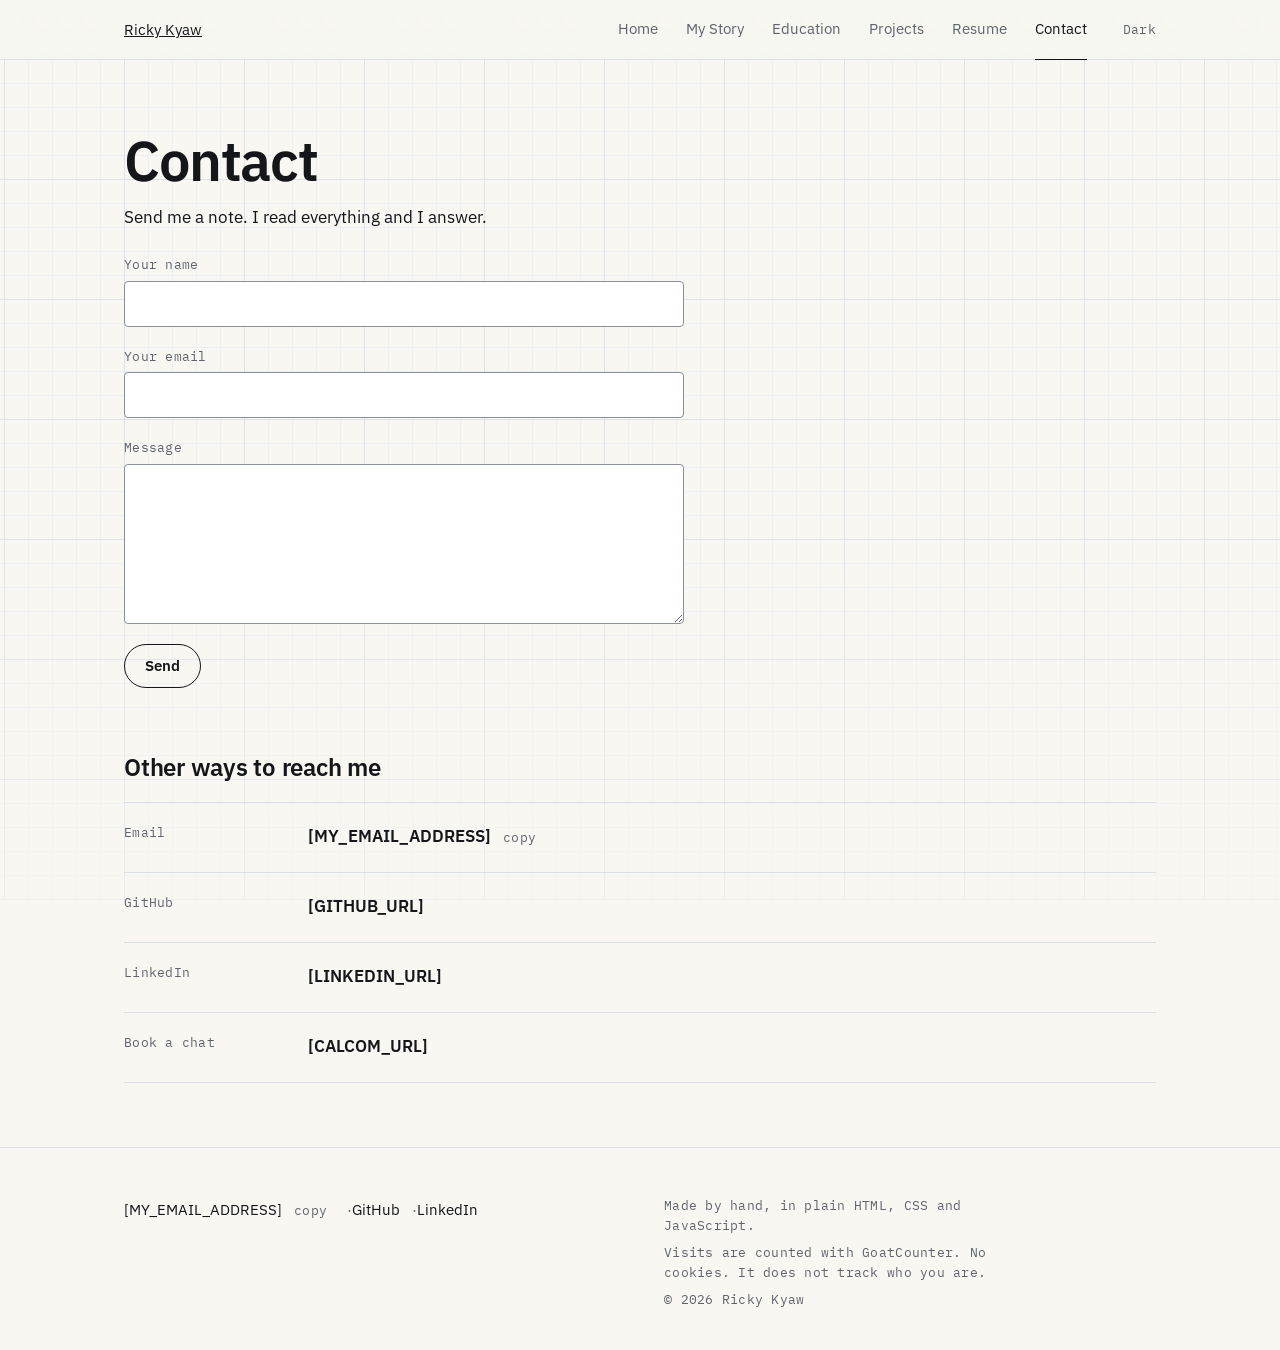
==== contact/index.html @ 42e9a7b1 "Build the portfolio site: Home page, shared shell, and page drafts Hand-written static site with no " ====
<!doctype html>
<html lang="en">
<head>
<meta charset="utf-8">
<meta name="viewport" content="width=device-width, initial-scale=1">
<title>Contact — Ricky Kyaw</title>
<meta name="description" content="Send Ricky Kyaw a message. Every message gets read and answered.">
<meta name="color-scheme" content="light dark">
<meta name="theme-color" content="#F8F7F2">
<style>html{background:#F8F7F2}@media (prefers-color-scheme:dark){html{background:#0F1217}}</style>
<script>(function(){try{var t=localStorage.getItem('theme');if(t!=='light'&&t!=='dark'){t=matchMedia('(prefers-color-scheme: dark)').matches?'dark':'light'}var d=document.documentElement;d.setAttribute('data-theme',t);d.style.background=t==='dark'?'#0F1217':'#F8F7F2';var m=document.querySelector('meta[name="theme-color"]');if(m){m.content=t==='dark'?'#0F1217':'#F8F7F2'}if('noModule' in HTMLScriptElement.prototype){d.classList.add('js');setTimeout(function(){if(!d.classList.contains('js-ready')){d.classList.remove('js')}},3000)}}catch(e){}})();</script>
<link rel="preconnect" href="https://fonts.googleapis.com">
<link rel="preconnect" href="https://fonts.gstatic.com" crossorigin>
<link rel="stylesheet" href="https://fonts.googleapis.com/css2?family=IBM+Plex+Mono&family=IBM+Plex+Sans:wght@400;600&display=swap">
<link rel="stylesheet" href="/assets/css/site.css">
<link rel="icon" href="/assets/img/favicon.svg" type="image/svg+xml">
<script type="module" src="/assets/js/main.js"></script>
</head>
<body data-page="contact">
<a class="skip" href="#main">Skip to content</a>

<header class="site-header">
  <div class="container">
    <a class="brand hover-u" href="/"><span class="u">Ricky Kyaw</span></a>
    <button class="menu-btn" type="button" aria-expanded="false" aria-controls="site-nav"><span class="when-closed">Menu</span><span class="when-open">Close</span></button>
    <nav id="site-nav" class="site-nav" aria-label="Site">
      <div class="nav-tabs" data-nav>
        <ul role="list">
          <li><a class="hover-u" href="/"><span class="u">Home</span></a></li>
          <li><a class="hover-u" href="/story/"><span class="u">My Story</span></a></li>
          <li><a class="hover-u" href="/education/"><span class="u">Education</span></a></li>
          <li><a class="hover-u" href="/projects/"><span class="u">Projects</span></a></li>
          <li><a class="hover-u" href="/resume/"><span class="u">Resume</span></a></li>
          <li><a class="hover-u" href="/contact/" aria-current="page"><span class="u">Contact</span></a></li>
        </ul>
        <span class="nav-rule" aria-hidden="true"></span>
      </div>
      <div class="nav-tail">
        <button class="theme-btn" type="button" data-theme-toggle><span class="when-light">Dark</span><span class="when-dark">Light</span></button>
        <a class="nav-work hover-u" href="/projects/"><span class="u">Just show me the work</span><span class="arrow" aria-hidden="true">→</span></a>
      </div>
    </nav>
  </div>
</header>
<div id="route-announcer" aria-live="polite" aria-atomic="true"></div>
<div id="status" role="status" aria-live="polite" class="visually-hidden"></div>

<main id="main" tabindex="-1" class="page">
  <div class="container">
    <div class="page-head">
      <h1 data-reveal>Contact</h1>
      <p class="page-intro" data-reveal data-reveal-delay="80">Send me a note. I read everything and I answer.</p>
    </div>

    <form class="form" action="https://formspree.io/f/[FORMSPREE_ID]" method="POST" data-no-router data-ajax data-reveal data-reveal-delay="160">
      <div class="field">
        <label for="c-name">Your name</label>
        <input id="c-name" name="name" type="text" autocomplete="name" required>
      </div>
      <div class="field">
        <label for="c-email">Your email</label>
        <input id="c-email" name="email" type="email" autocomplete="email" required>
      </div>
      <div class="field">
        <label for="c-message">Message</label>
        <textarea id="c-message" name="message" required></textarea>
      </div>
      <input type="text" name="_gotcha" tabindex="-1" autocomplete="off" class="visually-hidden" aria-hidden="true">
      <button class="submit" type="submit">Send</button>
    </form>

    <section class="section" aria-labelledby="other-title">
      <h2 id="other-title" data-reveal>Other ways to reach me</h2>
      <ul class="rows-list" role="list" data-reveal-group="60">
        <li data-reveal><span class="when">Email</span><span class="what"><a class="u" href="mailto:[MY_EMAIL_ADDRESS]">[MY_EMAIL_ADDRESS]</a><button class="copy-btn" type="button" data-copy="[MY_EMAIL_ADDRESS]">copy</button></span></li>
        <li data-reveal><span class="when">GitHub</span><a class="what u" href="[GITHUB_URL]" target="_blank" rel="noopener">[GITHUB_URL]</a></li>
        <li data-reveal><span class="when">LinkedIn</span><a class="what u" href="[LINKEDIN_URL]" target="_blank" rel="noopener">[LINKEDIN_URL]</a></li>
        <li data-reveal><span class="when">Book a chat</span><a class="what u" href="[CALCOM_URL]" target="_blank" rel="noopener">[CALCOM_URL]</a></li>
      </ul>
    </section>
  </div>
</main>

<footer class="site-footer">
  <div class="container">
    <ul class="footer-links" role="list">
      <li><a class="u" href="mailto:[MY_EMAIL_ADDRESS]">[MY_EMAIL_ADDRESS]</a><button class="copy-btn" type="button" data-copy="[MY_EMAIL_ADDRESS]">copy</button></li>
      <li><span class="sep" aria-hidden="true">·</span><a class="u" href="[GITHUB_URL]" target="_blank" rel="noopener">GitHub</a></li>
      <li><span class="sep" aria-hidden="true">·</span><a class="u" href="[LINKEDIN_URL]" target="_blank" rel="noopener">LinkedIn</a></li>
    </ul>
    <div class="footer-note label">
      <p>Made by hand, in plain HTML, CSS and JavaScript.</p>
      <p>Visits are counted with GoatCounter. No cookies. It does not track who you are.</p>
      <p>© <span class="num">2026</span> Ricky Kyaw</p>
    </div>
  </div>
</footer>
</body>
</html>
---- assets/css/site.css ----
/* ==========================================================================
   Ricky Kyaw — site styles. Hand-written, mobile first, one file.
   Sections: tokens · base · helpers · header · hero · figure · cell ·
   plates · bridge · footer · shared page bits · motion · reduced motion
   ========================================================================== */

/* A stand-in with matching metrics while IBM Plex Sans loads, so text barely moves. */
@font-face {
  font-family: 'Plex Sans Fallback';
  src: local('Segoe UI'), local('Helvetica Neue'), local('Arial');
  size-adjust: 105%;
  ascent-override: 102.5%;
  descent-override: 27.5%;
  line-gap-override: 0%;
}

/* ---------- tokens ---------- */
:root {
  --bg: #F8F7F2;
  --surface: #FFFFFF;
  --fg: #14161A;
  --muted: #5F636E;
  --accent: #2453D6;
  --line: #D9DEE7;
  --line-hover: #C9D0DB;
  --line-strong: #8A9099;
  --grid-minor: #ECEFF4;
  --grid-major: #DDE2EA;
  --shadow-lift: 0 12px 32px -12px rgba(20, 22, 26, .18), 0 2px 6px rgba(20, 22, 26, .06);
  --selection: rgba(36, 83, 214, .18);

  --sans: 'IBM Plex Sans', 'Plex Sans Fallback', system-ui, -apple-system, 'Segoe UI', Roboto, sans-serif;
  --mono: 'IBM Plex Mono', ui-monospace, 'SF Mono', Menlo, Consolas, monospace;

  --ease-out: cubic-bezier(.22, 1, .36, 1);
  --ease-in-out: cubic-bezier(.65, 0, .35, 1);
  --t-fast: 180ms;
  --t-base: 320ms;
  --t-slow: 600ms;

  --header-h: 56px;
  --pad: 20px;
  --grid-minor-size: 20px;
  --grid-major-size: 100px;
  --container: 1080px;

  color-scheme: light;
}

:root[data-theme="dark"] {
  --bg: #0F1217;
  --surface: #161A21;
  --fg: #E7E9EE;
  --muted: #8E939E;
  --accent: #7EA2FF;
  --line: #262C36;
  --line-hover: #2E3541;
  --line-strong: #6E7582;
  --grid-minor: #171C24;
  --grid-major: #222833;
  --shadow-lift: 0 12px 32px -12px rgba(0, 0, 0, .6), 0 2px 6px rgba(0, 0, 0, .3);
  --selection: rgba(126, 162, 255, .22);
  color-scheme: dark;
}

/* JavaScript off: follow the system setting. */
@media (prefers-color-scheme: dark) {
  :root:not([data-theme]) {
    --bg: #0F1217;
    --surface: #161A21;
    --fg: #E7E9EE;
    --muted: #8E939E;
    --accent: #7EA2FF;
    --line: #262C36;
    --line-hover: #2E3541;
    --line-strong: #6E7582;
    --grid-minor: #171C24;
    --grid-major: #222833;
    --shadow-lift: 0 12px 32px -12px rgba(0, 0, 0, .6), 0 2px 6px rgba(0, 0, 0, .3);
    --selection: rgba(126, 162, 255, .22);
    color-scheme: dark;
  }
}

@media (min-width: 720px) {
  :root {
    --header-h: 60px;
    --pad: 24px;
    --grid-minor-size: 24px;
    --grid-major-size: 120px;
  }
}

/* ---------- base ---------- */
*, *::before, *::after { box-sizing: border-box; }

html {
  background: var(--bg);
  -webkit-text-size-adjust: 100%;
  scroll-behavior: smooth;
  scroll-padding-top: calc(var(--header-h) + 12px);
}

body {
  margin: 0;
  min-height: 100vh;
  background: var(--bg);
  color: var(--fg);
  font: 400 1.0625rem/1.6 var(--sans);
  -webkit-font-smoothing: antialiased;
  text-rendering: optimizeLegibility;
  overflow-x: hidden;
  isolation: isolate; /* so the grid layer below paints above body's background */
}

/* The graph paper. A fixed layer behind everything; major lines every
   5 minor cells. One major line always sits on the text edge. */
body::before {
  content: "";
  position: fixed;
  inset: 0;
  z-index: -1;
  pointer-events: none;
  background-image:
    linear-gradient(to right, var(--grid-major) 1px, transparent 1px),
    linear-gradient(to bottom, var(--grid-major) 1px, transparent 1px),
    linear-gradient(to right, var(--grid-minor) 1px, transparent 1px),
    linear-gradient(to bottom, var(--grid-minor) 1px, transparent 1px);
  background-size:
    var(--grid-major-size) var(--grid-major-size),
    var(--grid-major-size) var(--grid-major-size),
    var(--grid-minor-size) var(--grid-minor-size),
    var(--grid-minor-size) var(--grid-minor-size);
  background-position-x:
    max(var(--pad), calc(50% - (var(--container) / 2 - var(--pad)) + var(--grid-major-size) / 2)),
    max(var(--pad), calc(50% - (var(--container) / 2 - var(--pad)) + var(--grid-major-size) / 2)),
    max(var(--pad), calc(50% - (var(--container) / 2 - var(--pad)) + var(--grid-minor-size) / 2)),
    max(var(--pad), calc(50% - (var(--container) / 2 - var(--pad)) + var(--grid-minor-size) / 2));
  background-position-y: calc(var(--header-h) - 1px);
  -webkit-mask-image: linear-gradient(to bottom, #000 0, #000 60vh, rgba(0, 0, 0, .45) 100%);
          mask-image: linear-gradient(to bottom, #000 0, #000 60vh, rgba(0, 0, 0, .45) 100%);
}

html.is-theming body,
html.is-theming .site-header,
html.is-theming .cell,
html.is-theming .plate {
  transition: background-color 240ms var(--ease-in-out), color 240ms var(--ease-in-out), border-color 240ms var(--ease-in-out);
}

img, svg { display: block; max-width: 100%; }
a { color: inherit; }
button { font: inherit; color: inherit; background: none; border: 0; padding: 0; cursor: pointer; }
a, button, input, [role="button"] { touch-action: manipulation; -webkit-tap-highlight-color: transparent; }
h1, h2, h3, p, ul, ol, figure { margin: 0; }
::selection { background: var(--selection); }
:focus-visible { outline: 2px solid var(--accent); outline-offset: 2px; }
#main:focus { outline: none; }
.num { font-variant-numeric: tabular-nums; }

/* ---------- helpers ---------- */
.container { max-width: var(--container); margin: 0 auto; padding: 0 var(--pad); }

.visually-hidden {
  position: absolute !important;
  width: 1px; height: 1px;
  padding: 0; margin: -1px;
  overflow: hidden;
  clip: rect(0 0 0 0); clip-path: inset(50%);
  white-space: nowrap; border: 0;
}

.label {
  font: 400 .8125rem/1.5 var(--mono);
  letter-spacing: .02em;
  color: var(--muted);
}

/* Text links: a thin line draws itself in from the left, and leaves to the right. */
.u {
  text-decoration: none;
  padding-bottom: 2px;
  -webkit-box-decoration-break: clone;
  box-decoration-break: clone;
  background-image: linear-gradient(currentColor, currentColor);
  background-repeat: no-repeat;
  background-size: 0% 1px;
  background-position: 100% 100%;
  transition: background-size 280ms var(--ease-out);
}
/* A faint resting line under the most important link, so it reads as a link on touch. */
.u--rest {
  background-image: linear-gradient(currentColor, currentColor), linear-gradient(color-mix(in srgb, currentColor 35%, transparent), color-mix(in srgb, currentColor 35%, transparent));
  background-size: 0% 1px, 100% 1px;
  background-position: 100% 100%, 0 100%;
}
.u:focus-visible,
.hover-u:focus-visible .u,
.plate:focus-visible .u,
.u:active,
.hover-u:active .u,
.plate:active .u {
  background-size: 100% 1px, 100% 1px;
  background-position: 0 100%, 0 100%;
}
@media (hover: hover) {
  .u:hover,
  .hover-u:hover .u,
  .plate:hover .u {
    background-size: 100% 1px, 100% 1px;
    background-position: 0 100%, 0 100%;
    transition: background-size 420ms var(--ease-out);
  }
}

.arrow {
  display: inline-block;
  margin-left: 6px;
  transition: transform var(--t-fast) var(--ease-out);
}
@media (hover: hover) {
  .hover-u:hover .arrow { transform: translateX(3px); }
}

/* A button that reads like a link, used inside the cell's answers. */
.linklike {
  font: inherit;
  color: inherit;
  text-decoration: underline;
  text-decoration-thickness: 1px;
  text-underline-offset: 3px;
  text-decoration-color: currentColor;
  text-decoration-color: color-mix(in srgb, currentColor 40%, transparent);
  cursor: pointer;
  border-radius: 2px;
}
@media (hover: hover) {
  .linklike:hover { text-decoration-color: currentColor; }
}
html:not(.js) .linklike { text-decoration: none; pointer-events: none; }
html:not(.js) .copy-btn { display: none; }
html:not(.js) .js-only { display: none; }

.skip {
  position: absolute;
  width: 1px; height: 1px;
  overflow: hidden;
  clip: rect(0 0 0 0); clip-path: inset(50%);
}
.skip:focus-visible {
  position: fixed;
  top: 16px; left: 16px;
  width: auto; height: auto;
  clip: auto; clip-path: none;
  padding: 8px 12px;
  background: var(--surface);
  border: 1px solid var(--line);
  border-radius: 999px;
  font: 400 .8125rem/1 var(--mono);
  color: var(--fg);
  text-decoration: none;
  z-index: 100;
}

#route-announcer { position: absolute; width: 1px; height: 1px; overflow: hidden; clip: rect(0 0 0 0); }

/* ---------- header ---------- */
.site-header {
  position: sticky;
  top: 0;
  z-index: 50;
  height: var(--header-h);
  background: var(--bg);
  border-bottom: 1px solid var(--line);
}
.site-header .container {
  position: relative;
  display: flex;
  align-items: center;
  justify-content: space-between;
  height: 100%;
}
.brand {
  font-size: .9375rem;
  font-weight: 400;
  line-height: 1;
  padding: 12px 0;
}

.menu-btn {
  font: 400 .8125rem/1 var(--mono);
  letter-spacing: .02em;
  color: var(--muted);
  min-height: 44px;
  padding: 0 12px;
  margin-right: -12px;
}
.menu-btn[aria-expanded="true"] .when-closed,
.menu-btn[aria-expanded="false"] .when-open { display: none; }

.site-nav { display: none; }
.site-nav.is-open {
  display: block;
  position: absolute;
  top: calc(100% + 1px);
  left: 0; right: 0;
  background: var(--surface);
  border-bottom: 1px solid var(--line);
  animation: sheet 220ms var(--ease-out);
}
@keyframes sheet { from { opacity: 0; transform: translateY(-8px); } }

.site-nav ul { list-style: none; margin: 0; padding: 0; }
.site-nav li a {
  display: flex;
  align-items: center;
  min-height: 52px;
  padding: 0 var(--pad);
  font-size: 1.0625rem;
  text-decoration: none;
  border-bottom: 1px solid var(--line);
}
.site-nav li a.is-active,
.site-nav li a[aria-current="page"] { box-shadow: inset 2px 0 0 var(--accent); }
.nav-rule { display: none; }
.nav-tail {
  display: flex;
  align-items: center;
  justify-content: space-between;
  min-height: 52px;
  padding: 0 var(--pad);
}
.theme-btn {
  font: 400 .8125rem/1 var(--mono);
  letter-spacing: .02em;
  color: var(--muted);
  min-height: 44px;
  padding: 0 12px;
  margin-left: -12px;
}
html[data-theme="dark"] .theme-btn .when-light,
html:not([data-theme="dark"]) .theme-btn .when-dark { display: none; }
.nav-work {
  display: inline-flex;
  align-items: center;
  min-height: 44px;
  font-weight: 600;
  font-size: 1rem;
  color: var(--accent);
  text-decoration: none;
}

/* Without scripts the menu button does nothing, so show the list in full. */
@media (max-width: 719px) {
  html:not(.js) .site-header { position: static; height: auto; }
  html:not(.js) .site-header .container { flex-wrap: wrap; }
  html:not(.js) .menu-btn { display: none; }
  html:not(.js) .site-nav { display: block; width: 100%; position: static; background: none; border: 0; }
}

@media (min-width: 720px) {
  .site-header { background: color-mix(in srgb, var(--bg) 88%, transparent); -webkit-backdrop-filter: blur(8px); backdrop-filter: blur(8px); }
  @supports not ((backdrop-filter: blur(1px)) or (-webkit-backdrop-filter: blur(1px))) { .site-header { background: var(--bg); } }
  .menu-btn, .nav-work { display: none; }
  .site-nav, .site-nav.is-open {
    display: flex;
    position: static;
    align-items: center;
    height: 100%;
    gap: 24px;
    background: none;
    border: 0;
    animation: none;
  }
  .nav-tabs { position: relative; height: 100%; }
  .site-nav ul { display: flex; gap: 28px; height: 100%; }
  .site-nav li a {
    height: 100%;
    min-height: 0;
    padding: 0;
    font-size: .9375rem;
    color: var(--muted);
    border: 0;
    box-shadow: none;
    transition: color 240ms var(--ease-out);
  }
  .site-nav li a.is-active,
  .site-nav li a[aria-current="page"] { color: var(--fg); box-shadow: none; }
  html:not(.js) .site-nav li a[aria-current="page"] { box-shadow: inset 0 -1px 0 var(--fg); }
  .site-nav li a:hover, .site-nav li a:focus-visible { color: var(--fg); }
  /* One thin rule that slides under the current tab. */
  .nav-rule {
    display: block;
    position: absolute;
    left: 0;
    bottom: -1px;
    width: 100px;
    height: 1px;
    background: var(--fg);
    transform-origin: left;
    transform: scaleX(0);
    opacity: 0;
    transition: transform 400ms var(--ease-out), opacity 200ms;
  }
  .nav-rule.is-ready { opacity: 1; }
  .nav-tail { min-height: 0; padding: 0; }
  .theme-btn { margin: 0 -12px 0 0; }
}

/* ---------- main / page transitions ---------- */
main {
  display: block;
  transition: opacity 260ms var(--ease-out), transform 260ms var(--ease-out);
}
main.is-leaving {
  opacity: 0;
  transform: translateY(-6px);
  transition: opacity 180ms var(--ease-in-out), transform 180ms var(--ease-in-out);
}
main.is-entering {
  opacity: 0;
  transform: translateY(8px);
  transition: none;
}

/* ---------- hero ---------- */
.hero { padding: 48px 0 40px; }
.hero-text { max-width: 640px; }

.work-link {
  display: inline-flex;
  align-items: center;
  min-height: 44px;
  margin-bottom: 8px;
  font-weight: 600;
  font-size: 1rem;
  line-height: 1.4;
  color: var(--accent);
  text-decoration: none;
}

h1 {
  font-size: clamp(2.75rem, 1.5rem + 5vw, 4.75rem);
  font-weight: 600;
  line-height: 1;
  letter-spacing: -.025em;
}
.statement {
  margin-top: 12px;
  font-size: clamp(1.25rem, 1rem + 1vw, 1.625rem);
  line-height: 1.3;
  letter-spacing: -.01em;
}
.lead {
  margin-top: 20px;
  max-width: 58ch;
}

.hero-links {
  list-style: none;
  margin: 28px 0 0;
  padding: 0;
  border-top: 1px solid var(--line);
}
.hero-links li { border-bottom: 1px solid var(--line); }
.hero-links a {
  display: flex;
  align-items: center;
  min-height: 48px;
  font-size: .9375rem;
  text-decoration: none;
}

.hero-fig { margin-top: 40px; }
@media (min-width: 720px) and (max-width: 1023px) { .hero-fig { max-width: 560px; } }

@media (min-width: 720px) {
  .hero { padding: 72px 0 56px; }
  .work-link { font-size: 1.0625rem; margin-bottom: 16px; }
  .hero-links { display: flex; gap: 32px; border: 0; }
  .hero-links li { border: 0; }
  .hero-links a { min-height: 44px; }
}
@media (min-width: 1024px) {
  .hero .container {
    display: grid;
    grid-template-columns: repeat(12, 1fr);
    gap: 48px;
    align-items: start;
  }
  .hero-text { grid-column: 1 / 8; }
  .hero-fig { grid-column: 8 / 13; margin-top: 60px; }
}

/* ---------- figure 1 ---------- */
.fig { width: 100%; height: auto; overflow: visible; }
.fig .axis { stroke: var(--line); stroke-width: calc(1px * var(--fig-scale, 1)); }
.fig .tick {
  font: 400 calc(11px * var(--fig-scale, 1)) var(--mono);
  fill: var(--muted);
  font-variant-numeric: tabular-nums;
}
.fig .walk {
  fill: none;
  stroke: var(--accent);
  stroke-width: 1.5;
  stroke-linejoin: round;
  stroke-linecap: round;
}
.fig .walk.is-drawing { transition: stroke-dashoffset 1400ms var(--ease-out); }
.fig .dot { fill: var(--accent); }
.fig .end { font: 400 calc(13px * var(--fig-scale, 1)) var(--mono); fill: var(--fg); font-variant-numeric: tabular-nums; }
.fig .dot, .fig .end { transition: opacity 200ms var(--ease-out); }
.fig .is-hidden { opacity: 0; }
/* With scripts on, the walk waits for its own drawing code. */
html.js .fig:not(.is-ready) .walk, html.js .fig:not(.is-ready) .dot, html.js .fig:not(.is-ready) .end { opacity: 0; }
.fig-caption { margin-top: 12px; max-width: 52ch; }

/* ---------- the notebook cell ---------- */
.cell-wrap { max-width: 760px; padding-top: 8px; }
.cell-wrap .label { margin-bottom: 8px; }
.cell {
  background: var(--surface);
  border: 1px solid var(--line);
  border-radius: 4px;
  padding: 10px 12px 12px;
  transition: border-color var(--t-fast) var(--ease-out), box-shadow var(--t-fast) var(--ease-out);
}
.cell:focus-within {
  border-color: var(--accent);
  box-shadow: 0 0 0 2px rgba(36, 83, 214, .25);
  box-shadow: 0 0 0 2px color-mix(in srgb, var(--accent) 25%, transparent);
}

.cell-rows { list-style: none; margin: 0; padding: 0; }
.row {
  display: flex;
  align-items: flex-start;
  gap: 8px;
  padding: 3px 0;
}
.row.is-new { animation: rowin 200ms var(--ease-out); }
@keyframes rowin { from { opacity: 0; transform: translateY(8px); } }

.gutter {
  flex: 0 0 9ch;
  padding-top: 3px;
  font: 400 .8125rem/1.5 var(--mono);
  letter-spacing: .02em;
  color: var(--muted);
  font-variant-numeric: tabular-nums;
  white-space: nowrap;
  text-align: left;
}
.row--in .gutter { color: var(--accent); }
.row-body { flex: 1; min-width: 0; overflow-wrap: anywhere; }
.row--in .row-body { font: 400 1rem/1.5 var(--mono); color: var(--muted); }
.row--out .row-body { font: 400 .9375rem/1.6 var(--sans); color: var(--fg); padding-top: 1px; }
.row--out .num { font-family: var(--mono); font-variant-numeric: tabular-nums; }
.row--out .eq { color: var(--muted); }
.row--out a { text-decoration: underline; text-decoration-thickness: 1px; text-underline-offset: 3px; text-decoration-color: color-mix(in srgb, currentColor 40%, transparent); }
@media (hover: hover) { .row--out a:hover { text-decoration-color: currentColor; } }
.row--out .copy-inline { margin-left: 6px; font: 400 .8125rem/1 var(--mono); color: var(--muted); }

.cell-in { display: flex; align-items: center; gap: 8px; }
.cell-in .gutter {
  display: flex;
  align-items: center;
  min-height: 44px;
  padding-top: 0;
  color: var(--accent);
  border-radius: 2px;
}
.cell-input-wrap { position: relative; flex: 1; min-width: 0; }
.cell-input {
  display: block;
  width: 100%;
  min-height: 44px;
  margin: 0;
  padding: 0;
  border: 0;
  border-radius: 0;
  background: transparent;
  font: 400 1rem/1.5 var(--mono);
  color: var(--fg);
  caret-color: var(--accent);
  outline: none;
  -webkit-appearance: none;
  appearance: none;
}
.cell-input::placeholder { color: var(--muted); opacity: 1; }
.cell-input:focus-visible { box-shadow: inset 0 -1px 0 var(--accent); }
.cell-ghost {
  position: absolute;
  inset: 0;
  display: none;
  align-items: center;
  pointer-events: none;
  font: 400 1rem/1.5 var(--mono);
  color: var(--muted);
  white-space: pre;
  overflow: hidden;
}
.cell-ghost .typed { visibility: hidden; }
@media (hover: hover) { .cell-ghost.is-on { display: flex; } }

.chips {
  list-style: none;
  display: flex;
  flex-wrap: wrap;
  gap: 8px;
  margin: 10px 0 0;
  padding: 0;
}
.chips a {
  display: inline-flex;
  align-items: center;
  min-height: 44px;
  padding: 8px 12px;
  border: 1px solid var(--line);
  border-radius: 999px;
  font: 400 .8125rem/1 var(--mono);
  letter-spacing: .02em;
  color: var(--fg);
  text-decoration: none;
  transition: border-color var(--t-fast) var(--ease-out), transform 80ms var(--ease-out);
}
.chips a:active { border-color: var(--fg); transform: scale(.98); }
@media (hover: hover) {
  .chips a { min-height: 36px; }
  .chips a:hover { border-color: var(--fg); }
}
html:not(.js) .cell-input { pointer-events: none; }

/* ---------- three plates ---------- */
.plates-section { padding-top: 40px; }
.plates {
  list-style: none;
  margin: 24px 0 0;
  padding: 0;
  border-top: 1px solid var(--line);
}
.plates li + li { border-top: 1px solid var(--line); }
.plate {
  display: flex;
  flex-direction: column;
  padding: 24px 0;
  text-decoration: none;
  color: inherit;
  border-radius: 2px;
  transition: transform 220ms var(--ease-out), box-shadow 220ms var(--ease-out), background-color 240ms var(--ease-out);
}
.plate:active { background: var(--surface); }
.plate-num { font: 400 .8125rem/1.5 var(--mono); letter-spacing: .02em; color: var(--muted); transition: color 240ms var(--ease-out); }
.plate-title { margin-top: 12px; font-size: 1.25rem; font-weight: 600; line-height: 1.25; letter-spacing: -.01em; }
.plate-title .u { padding-bottom: 1px; }
.plate-text { margin-top: 8px; max-width: 30ch; font-size: .9375rem; line-height: 1.6; color: var(--muted); }
.plate-text a { color: var(--fg); }
.plate .arrow { margin: 20px 0 0; font-size: .9375rem; transition: transform var(--t-base) var(--ease-out); }

@media (min-width: 720px) {
  .plates-section { padding-top: 64px; }
  .plates { display: grid; grid-template-columns: repeat(3, 1fr); }
  .plates li { display: grid; }
  .plates li + li { border-top: 0; border-left: 1px solid var(--line); }
  .plate {
    min-height: 200px;
    padding: 28px 24px 24px;
  }
  .plate .arrow { margin-top: auto; padding-top: 20px; }
}
@media (hover: hover) {
  .plate:hover {
    background: var(--surface);
    transform: translateY(-3px);
    box-shadow: var(--shadow-lift);
    transition: transform var(--t-base) var(--ease-out), box-shadow var(--t-base) var(--ease-out), background-color 240ms var(--ease-out);
  }
  .plate:hover .plate-num { color: var(--accent); }
  .plate:hover .arrow { transform: translateX(4px); }
}

/* ---------- story bridge ---------- */
.bridge {
  margin-top: 40px;
  padding: 40px 0;
  border-top: 1px solid var(--line);
}
.bridge p {
  max-width: 34ch;
  font-size: clamp(1.25rem, 1rem + 1vw, 1.5rem);
  line-height: 1.4;
}
.bridge a {
  display: inline-flex;
  align-items: center;
  min-height: 44px;
  margin-top: 8px;
  font-size: .9375rem;
  text-decoration: none;
}
@media (min-width: 720px) {
  .bridge { margin-top: 64px; padding: 64px 0; }
}

/* ---------- footer ---------- */
.site-footer {
  border-top: 1px solid var(--line);
  padding: 40px 0 40px;
}
.site-footer .container { display: grid; gap: 24px; }
.footer-links { list-style: none; margin: 0; padding: 0; }
.footer-links li { display: flex; align-items: center; min-height: 44px; font-size: .9375rem; }
.footer-links a { text-decoration: none; }
.footer-links .sep { display: none; }
.copy-btn {
  margin-left: 4px;
  padding: 8px;
  min-height: 44px;
  font: 400 .8125rem/1 var(--mono);
  letter-spacing: .02em;
  color: var(--muted);
  border-radius: 2px;
}
.footer-note { max-width: 44ch; }
.footer-note p + p { margin-top: 8px; }

@media (min-width: 720px) {
  .site-footer { padding: 48px 0 40px; }
  .site-footer .container { grid-template-columns: 1fr 1fr; gap: 48px; align-items: start; }
  .footer-links { display: flex; flex-wrap: wrap; align-items: center; column-gap: 12px; }
  .footer-links li { min-height: 0; }
  .footer-links .sep { display: inline; color: var(--muted); }
  .copy-btn { min-height: 0; }
}

/* ---------- shared bits for the other pages ---------- */
.page { padding: 48px 0 56px; }
.page-head { max-width: 640px; }
.page h1 { font-size: clamp(2.25rem, 1.5rem + 3.5vw, 3.5rem); }
.page-intro { margin-top: 16px; max-width: 58ch; }
.section { padding-top: 40px; }
[id] { scroll-margin-top: calc(var(--header-h) + 12px); }
.section h2 { font-size: 1.5rem; font-weight: 600; line-height: 1.25; letter-spacing: -.01em; }
.section h2 + p { margin-top: 8px; color: var(--muted); font-size: .9375rem; max-width: 52ch; }
.section .plates { margin-top: 20px; }
.rows-list { list-style: none; margin: 20px 0 0; padding: 0; border-top: 1px solid var(--line); }
.rows-list li {
  display: grid;
  gap: 4px;
  padding: 20px 0;
  border-bottom: 1px solid var(--line);
}
.rows-list .when { font: 400 .8125rem/1.5 var(--mono); letter-spacing: .02em; color: var(--muted); font-variant-numeric: tabular-nums; }
.rows-list .what { font-weight: 600; }
.rows-list .note { color: var(--muted); font-size: .9375rem; }
.rows-list a.what { justify-self: start; }
.button-link {
  display: inline-flex;
  align-items: center;
  min-height: 44px;
  font-weight: 600;
  color: var(--accent);
  text-decoration: none;
}
.form { display: grid; gap: 20px; max-width: 560px; margin-top: 24px; }
.field { display: grid; gap: 6px; }
.field label { font: 400 .8125rem/1.5 var(--mono); letter-spacing: .02em; color: var(--muted); }
.field input, .field textarea {
  width: 100%;
  min-height: 44px;
  padding: 10px 12px;
  border: 1px solid var(--line-strong);
  border-radius: 4px;
  background: var(--surface);
  color: var(--fg);
  font: 400 1rem/1.5 var(--sans);
  transition: border-color var(--t-fast) var(--ease-out), box-shadow var(--t-fast) var(--ease-out);
}
.field textarea { min-height: 160px; resize: vertical; }
.field input:focus, .field textarea:focus {
  outline: none;
  border-color: var(--accent);
  box-shadow: 0 0 0 2px rgba(36, 83, 214, .25);
  box-shadow: 0 0 0 2px color-mix(in srgb, var(--accent) 25%, transparent);
}
.submit {
  justify-self: start;
  min-height: 44px;
  padding: 0 20px;
  border: 1px solid var(--fg);
  border-radius: 999px;
  font: 600 .9375rem/1 var(--sans);
  color: var(--fg);
  background: transparent;
  transition: background-color 240ms var(--ease-out), color 240ms var(--ease-out), transform 80ms var(--ease-out);
}
.submit:active { transform: scale(.98); }
@media (hover: hover) { .submit:hover { background: var(--fg); color: var(--bg); } }
.form-done { margin-top: 24px; max-width: 52ch; font-size: 1.125rem; }
.form-error { color: var(--muted); font-size: .9375rem; max-width: 52ch; }

@media (min-width: 720px) {
  .page { padding: 72px 0 64px; }
  .section { padding-top: 64px; }
  .rows-list li { grid-template-columns: 160px 1fr; column-gap: 24px; }
  .rows-list .note { grid-column: 2; }
}

/* ---------- scroll reveal ---------- */
html.js [data-reveal] {
  opacity: 0;
  transform: translateY(12px);
  transition: opacity var(--t-slow) var(--ease-out), transform var(--t-slow) var(--ease-out);
  transition-delay: var(--reveal-delay, 0ms);
}
html.js [data-reveal].is-visible { opacity: 1; transform: none; }

/* ---------- reduced motion ---------- */
@media (prefers-reduced-motion: reduce) {
  html { scroll-behavior: auto; }
  *, *::before, *::after {
    transition-duration: 1ms !important;
    transition-delay: 0ms !important;
    animation-duration: 1ms !important;
    animation-iteration-count: 1 !important;
  }
  html.js [data-reveal] { opacity: 1; transform: none; }
  .plate:hover { transform: none; box-shadow: none; }
  .hover-u:hover .arrow, .plate:hover .arrow { transform: none; }
}
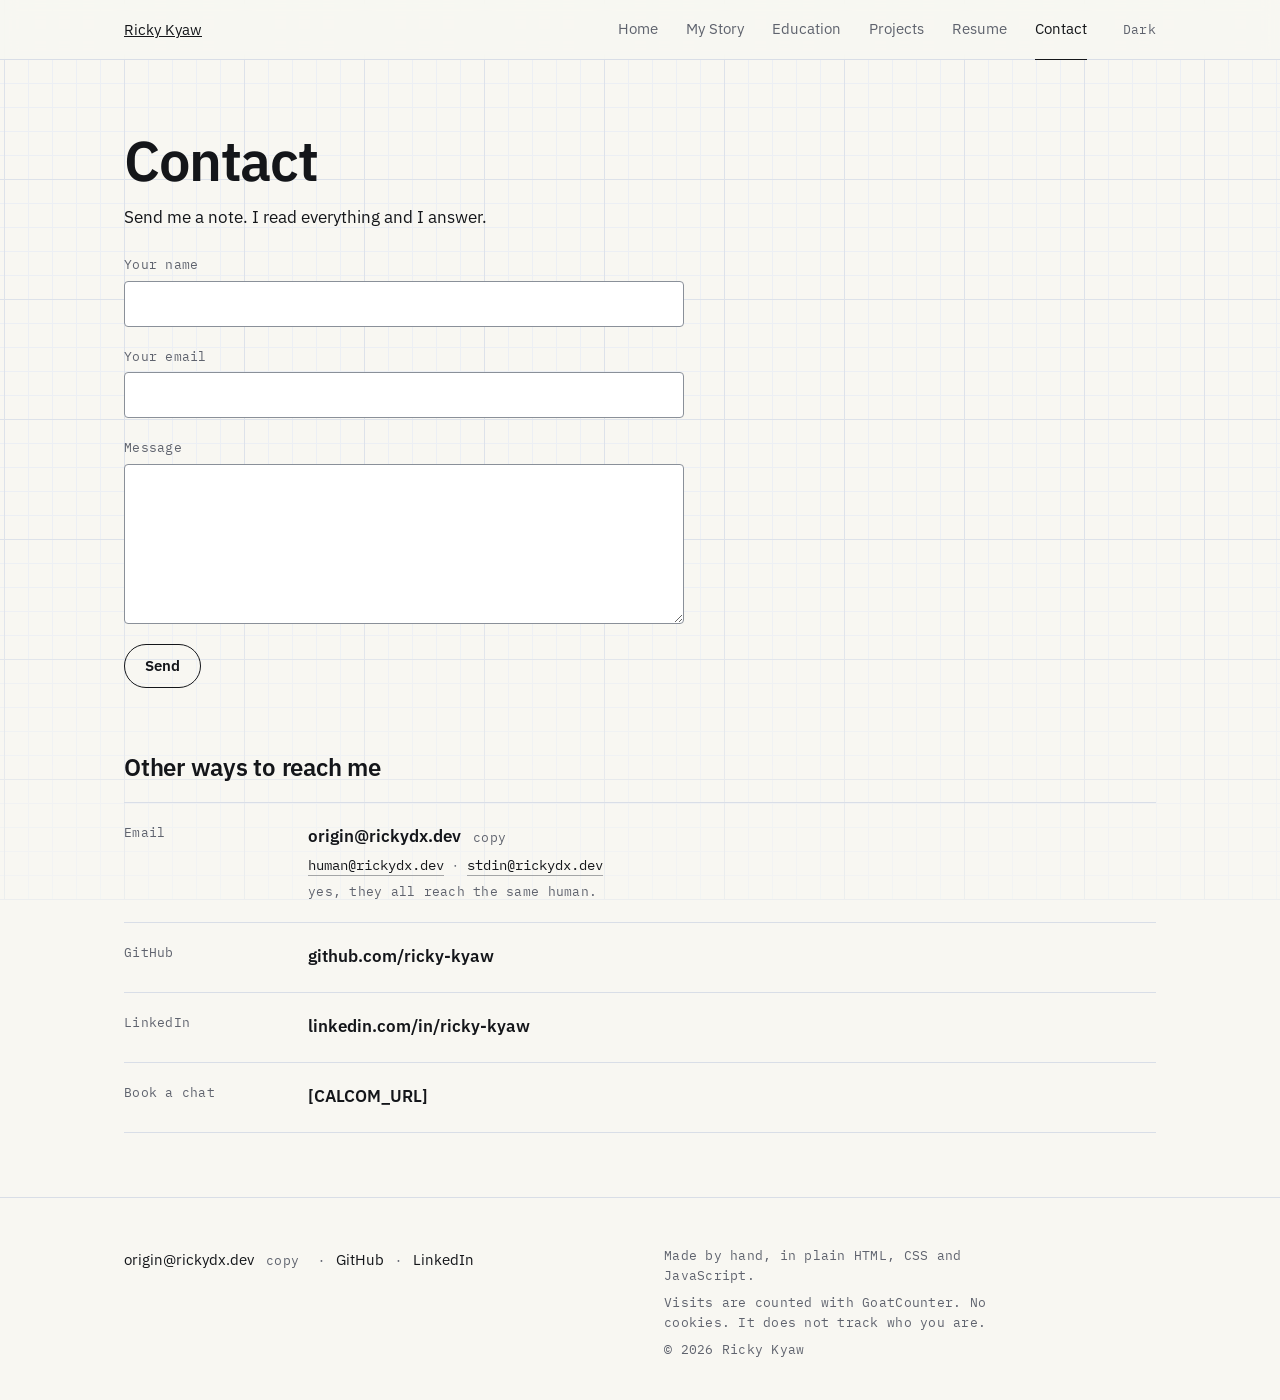
==== commit 89a80052: "Wire up live details and prepare for hosting at rickydx.dev Real details in place of the placeholder" ====
--- a/contact/index.html
+++ b/contact/index.html
@@ -5,6 +5,20 @@
 <meta name="viewport" content="width=device-width, initial-scale=1">
 <title>Contact — Ricky Kyaw</title>
 <meta name="description" content="Send Ricky Kyaw a message. Every message gets read and answered.">
+<link rel="canonical" href="https://rickydx.dev/contact/">
+<meta property="og:type" content="website">
+<meta property="og:site_name" content="Ricky Kyaw">
+<meta property="og:title" content="Contact — Ricky Kyaw">
+<meta property="og:description" content="Send Ricky Kyaw a message. Every message gets read and answered.">
+<meta property="og:url" content="https://rickydx.dev/contact/">
+<meta property="og:image" content="https://rickydx.dev/assets/img/og.png">
+<meta property="og:image:width" content="1200">
+<meta property="og:image:height" content="630">
+<meta property="og:image:alt" content="Ricky Kyaw. I write software and solve math problems. A random walk drawn on graph paper.">
+<meta name="twitter:card" content="summary_large_image">
+<meta name="twitter:title" content="Contact — Ricky Kyaw">
+<meta name="twitter:description" content="Send Ricky Kyaw a message. Every message gets read and answered.">
+<meta name="twitter:image" content="https://rickydx.dev/assets/img/og.png">
 <meta name="color-scheme" content="light dark">
 <meta name="theme-color" content="#F8F7F2">
 <style>html{background:#F8F7F2}@media (prefers-color-scheme:dark){html{background:#0F1217}}</style>
@@ -13,8 +27,12 @@
 <link rel="preconnect" href="https://fonts.gstatic.com" crossorigin>
 <link rel="stylesheet" href="https://fonts.googleapis.com/css2?family=IBM+Plex+Mono&family=IBM+Plex+Sans:wght@400;600&display=swap">
 <link rel="stylesheet" href="/assets/css/site.css">
+<link rel="icon" href="/favicon.ico" sizes="32x32">
 <link rel="icon" href="/assets/img/favicon.svg" type="image/svg+xml">
+<link rel="apple-touch-icon" href="/assets/img/apple-touch-icon.png">
 <script type="module" src="/assets/js/main.js"></script>
+<script data-goatcounter="https://rickydx.goatcounter.com/count"
+        async src="//gc.zgo.at/count.js"></script>
 </head>
 <body data-page="contact">
 <a class="skip" href="#main">Skip to content</a>
@@ -52,7 +70,7 @@
       <p class="page-intro" data-reveal data-reveal-delay="80">Send me a note. I read everything and I answer.</p>
     </div>
 
-    <form class="form" action="https://formspree.io/f/[FORMSPREE_ID]" method="POST" data-no-router data-ajax data-reveal data-reveal-delay="160">
+    <form class="form" action="https://formspree.io/f/xrpbbowj" method="POST" data-no-router data-ajax data-reveal data-reveal-delay="160">
       <div class="field">
         <label for="c-name">Your name</label>
         <input id="c-name" name="name" type="text" autocomplete="name" required>
@@ -65,6 +83,7 @@
         <label for="c-message">Message</label>
         <textarea id="c-message" name="message" required></textarea>
       </div>
+      <input type="hidden" name="_subject" value="New message from rickydx.dev">
       <input type="text" name="_gotcha" tabindex="-1" autocomplete="off" class="visually-hidden" aria-hidden="true">
       <button class="submit" type="submit">Send</button>
     </form>
@@ -72,9 +91,18 @@
     <section class="section" aria-labelledby="other-title">
       <h2 id="other-title" data-reveal>Other ways to reach me</h2>
       <ul class="rows-list" role="list" data-reveal-group="60">
-        <li data-reveal><span class="when">Email</span><span class="what"><a class="u" href="mailto:[MY_EMAIL_ADDRESS]">[MY_EMAIL_ADDRESS]</a><button class="copy-btn" type="button" data-copy="[MY_EMAIL_ADDRESS]">copy</button></span></li>
-        <li data-reveal><span class="when">GitHub</span><a class="what u" href="[GITHUB_URL]" target="_blank" rel="noopener">[GITHUB_URL]</a></li>
-        <li data-reveal><span class="when">LinkedIn</span><a class="what u" href="[LINKEDIN_URL]" target="_blank" rel="noopener">[LINKEDIN_URL]</a></li>
+        <li data-reveal>
+          <span class="when">Email</span>
+          <span class="what"><!--email_off--><a class="u" href="mailto:origin@rickydx.dev">origin@rickydx.dev</a><!--/email_off--><button class="copy-btn" type="button" data-copy="origin@rickydx.dev">copy</button></span>
+          <span class="note alt-mail">
+            <!--email_off--><a class="u u--rest" href="mailto:human@rickydx.dev">human@rickydx.dev</a><!--/email_off-->
+            <span class="sep" aria-hidden="true">·</span>
+            <!--email_off--><a class="u u--rest" href="mailto:stdin@rickydx.dev">stdin@rickydx.dev</a><!--/email_off-->
+            <span class="label alt-mail-line">yes, they all reach the same human.</span>
+          </span>
+        </li>
+        <li data-reveal><span class="when">GitHub</span><a class="what u" href="https://github.com/ricky-kyaw" target="_blank" rel="noopener">github.com/ricky-kyaw</a></li>
+        <li data-reveal><span class="when">LinkedIn</span><a class="what u" href="https://www.linkedin.com/in/ricky-kyaw/" target="_blank" rel="noopener">linkedin.com/in/ricky-kyaw</a></li>
         <li data-reveal><span class="when">Book a chat</span><a class="what u" href="[CALCOM_URL]" target="_blank" rel="noopener">[CALCOM_URL]</a></li>
       </ul>
     </section>
@@ -84,9 +112,9 @@
 <footer class="site-footer">
   <div class="container">
     <ul class="footer-links" role="list">
-      <li><a class="u" href="mailto:[MY_EMAIL_ADDRESS]">[MY_EMAIL_ADDRESS]</a><button class="copy-btn" type="button" data-copy="[MY_EMAIL_ADDRESS]">copy</button></li>
-      <li><span class="sep" aria-hidden="true">·</span><a class="u" href="[GITHUB_URL]" target="_blank" rel="noopener">GitHub</a></li>
-      <li><span class="sep" aria-hidden="true">·</span><a class="u" href="[LINKEDIN_URL]" target="_blank" rel="noopener">LinkedIn</a></li>
+      <li><!--email_off--><a class="u" href="mailto:origin@rickydx.dev">origin@rickydx.dev</a><!--/email_off--><button class="copy-btn" type="button" data-copy="origin@rickydx.dev">copy</button></li>
+      <li><span class="sep" aria-hidden="true">·</span><a class="u" href="https://github.com/ricky-kyaw" target="_blank" rel="noopener">GitHub</a></li>
+      <li><span class="sep" aria-hidden="true">·</span><a class="u" href="https://www.linkedin.com/in/ricky-kyaw/" target="_blank" rel="noopener">LinkedIn</a></li>
     </ul>
     <div class="footer-note label">
       <p>Made by hand, in plain HTML, CSS and JavaScript.</p>
--- a/assets/css/site.css
+++ b/assets/css/site.css
@@ -730,7 +730,7 @@
   .site-footer .container { grid-template-columns: 1fr 1fr; gap: 48px; align-items: start; }
   .footer-links { display: flex; flex-wrap: wrap; align-items: center; column-gap: 12px; }
   .footer-links li { min-height: 0; }
-  .footer-links .sep { display: inline; color: var(--muted); }
+  .footer-links .sep { display: inline; margin-right: 12px; color: var(--muted); }
   .copy-btn { min-height: 0; }
 }
 
@@ -755,6 +755,22 @@
 .rows-list .what { font-weight: 600; }
 .rows-list .note { color: var(--muted); font-size: .9375rem; }
 .rows-list a.what { justify-self: start; }
+.rows-list .alt-mail { font-size: .875rem; }
+.alt-mail a { font-family: var(--mono); color: var(--fg); }
+.alt-mail .sep { margin: 0 6px; }
+.alt-mail-line { display: block; margin-top: 6px; }
+/* The copy button keeps its 44px tap area without making its row taller than the others. */
+.rows-list .what .copy-btn { margin-top: -8px; margin-bottom: -8px; }
+/* On touch screens the two small addresses get a taller tap area, grown downward only. */
+@media (pointer: coarse) {
+  .alt-mail a { position: relative; }
+  .alt-mail a::after { content: ""; position: absolute; inset: 0 0 -22px; }
+}
+/* Very narrow phones: one address per line, no dangling dot. */
+@media (max-width: 349px) {
+  .alt-mail .sep { display: none; }
+  .alt-mail a { display: block; width: fit-content; margin-top: 4px; }
+}
 .button-link {
   display: inline-flex;
   align-items: center;
@@ -798,6 +814,7 @@
 .submit:active { transform: scale(.98); }
 @media (hover: hover) { .submit:hover { background: var(--fg); color: var(--bg); } }
 .form-done { margin-top: 24px; max-width: 52ch; font-size: 1.125rem; }
+.form-done:focus { outline: none; }
 .form-error { color: var(--muted); font-size: .9375rem; max-width: 52ch; }
 
 @media (min-width: 720px) {
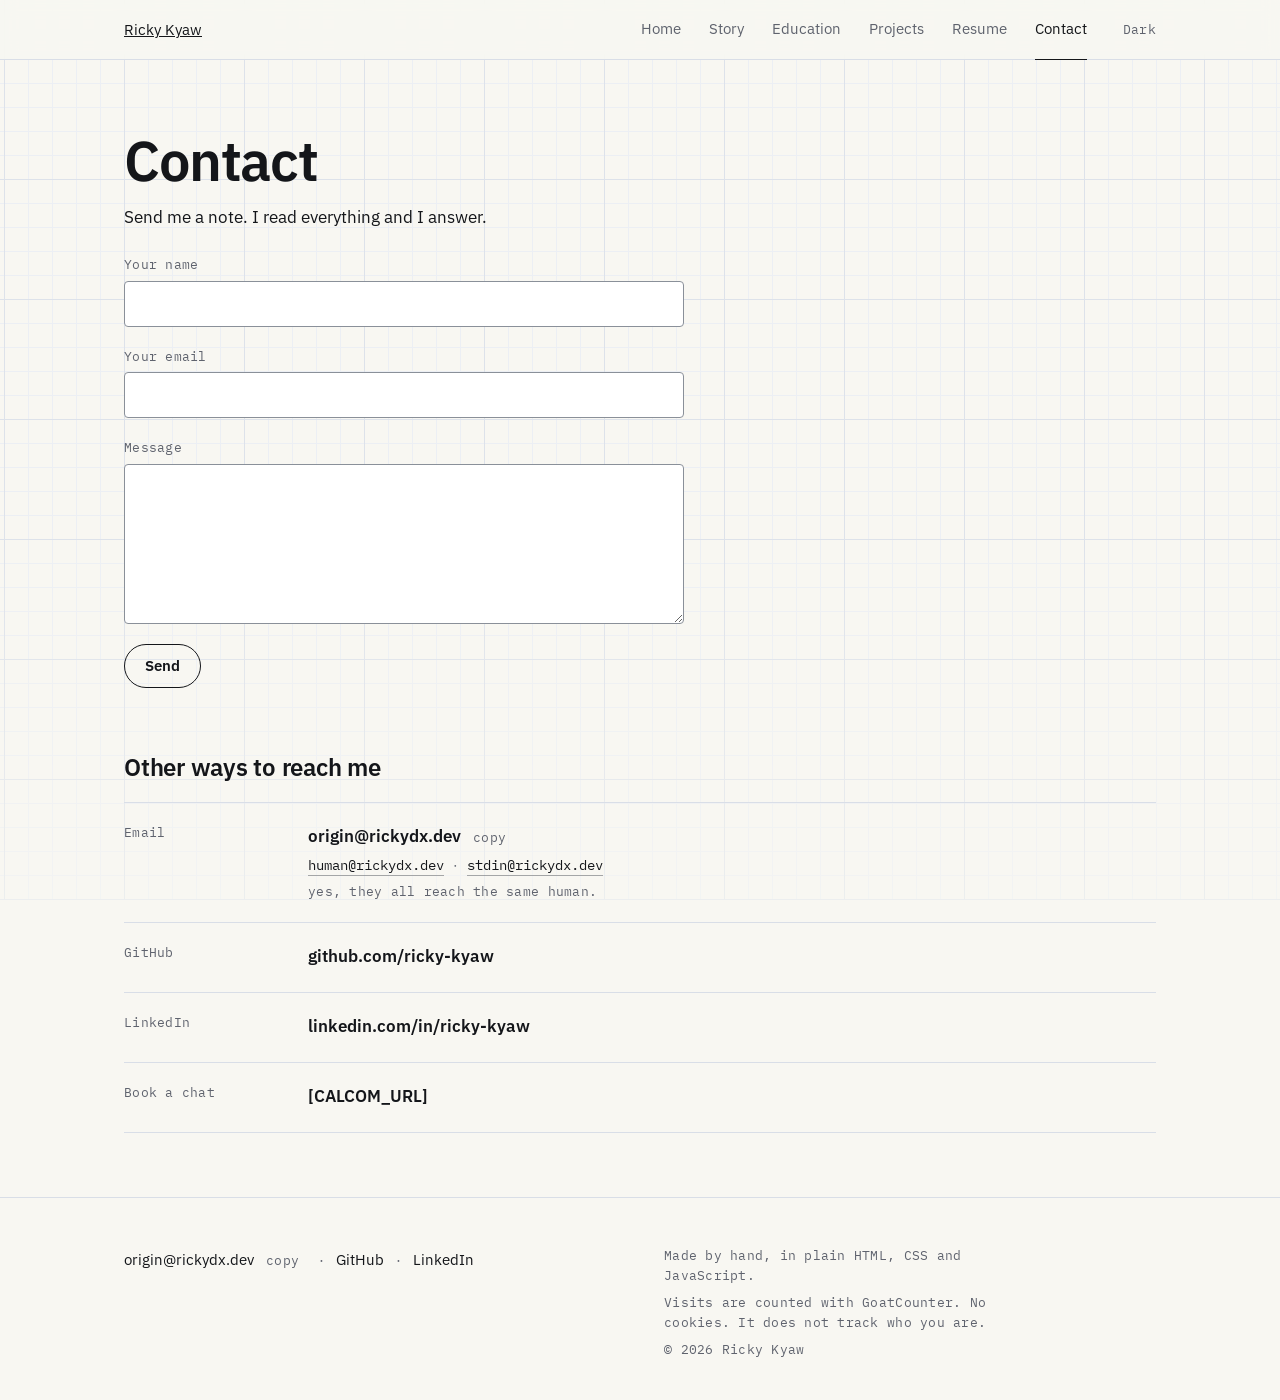
==== commit 06a430fc: "Build the Story page as nine slides over live voxel scenes The Story page is now a fullscreen slide " ====
--- a/contact/index.html
+++ b/contact/index.html
@@ -45,7 +45,7 @@
       <div class="nav-tabs" data-nav>
         <ul role="list">
           <li><a class="hover-u" href="/"><span class="u">Home</span></a></li>
-          <li><a class="hover-u" href="/story/"><span class="u">My Story</span></a></li>
+          <li><a class="hover-u" href="/story/"><span class="u">Story</span></a></li>
           <li><a class="hover-u" href="/education/"><span class="u">Education</span></a></li>
           <li><a class="hover-u" href="/projects/"><span class="u">Projects</span></a></li>
           <li><a class="hover-u" href="/resume/"><span class="u">Resume</span></a></li>
--- a/assets/css/site.css
+++ b/assets/css/site.css
@@ -824,6 +824,194 @@
   .rows-list .note { grid-column: 2; }
 }
 
+/* ---------- the story: nine slides over live scenes ---------- */
+/* This page is always dark, whatever the theme: the scenes are drawn as light on night. */
+body[data-page="story"] {
+  --bg: #0B0D10;
+  --surface: #12151B;
+  --fg: #ECEEF2;
+  --muted: #9AA0AC;
+  --accent: #7EA2FF;
+  --line: #232833;
+  --line-hover: #2E3541;
+  --line-strong: #6E7582;
+  --grid-minor: transparent;
+  --grid-major: transparent;
+  --selection: rgba(126, 162, 255, .22);
+  color-scheme: dark;
+}
+/* The theme script sets the page colour inline before first paint, hence the !important. */
+html:has(> body[data-page="story"]) { background: #0B0D10 !important; }
+body[data-page="story"] .theme-btn { visibility: hidden; }
+
+.story { --ink: #ECEEF2; --night: #0B0D10; --amber: #F2B233; }
+.deck-canvas, .deck-tools, .deck-nav { display: none; }
+
+/* Plain mode (scripts off, or the slides could not start): a scrolling article. */
+.deck { counter-reset: slide; }
+.slide { counter-increment: slide; max-width: calc(720px + 2 * var(--pad)); margin: 0 auto; padding: 28px var(--pad) 20px; }
+.slide-poster { width: 100%; height: auto; image-rendering: pixelated; border: 1px solid var(--line); }
+.slide-body { margin-top: 20px; }
+.slide-title { font: 500 .875rem/1.2 var(--mono); letter-spacing: .12em; text-transform: uppercase; color: var(--amber); margin-bottom: 10px; }
+.slide-plate { font-size: 1.125rem; line-height: 1.55; max-width: 38rem; }
+.slide-plate::before {
+  content: counter(slide, decimal-leading-zero) " / 09";
+  display: block;
+  margin-bottom: 8px;
+  font: 400 .75rem/1 var(--mono);
+  letter-spacing: .08em;
+  color: var(--muted);
+}
+.slide-plate p + p { margin-top: .7em; }
+.slide-plate:focus { outline: none; }
+.slide-links { display: flex; flex-wrap: wrap; gap: 8px 28px; font-size: 1rem; }
+.slide-links a { display: inline-flex; align-items: center; min-height: 44px; text-decoration: none; color: var(--accent); }
+.story-credit { padding-top: 20px; padding-bottom: 8px; text-transform: none; letter-spacing: 0; line-height: 1.6; }
+
+/* Block lettering (drawn by pixelfont.js). */
+.pixel-text { width: min(100%, calc(var(--cols, 40) * 11px)); height: auto; overflow: visible; }
+
+/* Slide mode. */
+html.js .deck:not(.is-plain) {
+  position: relative;
+  height: calc(100vh - var(--header-h));
+  height: calc(100svh - var(--header-h));
+  min-height: 420px;
+  overflow: hidden;
+  background: var(--night);
+  -webkit-user-select: none;
+          user-select: none;
+  -webkit-touch-callout: none;
+  touch-action: pan-y; /* the page still scrolls up and down; sideways swipes change slide */
+  cursor: grab;
+}
+html.js .deck.is-dragging { cursor: grabbing; }
+html.js .deck.is-looking { touch-action: none; }
+
+html.js .deck:not(.is-plain) .deck-canvas {
+  display: block;
+  position: absolute;
+  top: 0; left: 0;
+  max-width: none;
+  image-rendering: pixelated;
+  transition: opacity 190ms var(--ease-in-out);
+}
+html.js .deck .deck-canvas.is-swapping { opacity: 0; }
+
+html.js .deck:not(.is-plain) .slide {
+  position: absolute;
+  inset: 0;
+  max-width: none;
+  margin: 0;
+  padding: 0 var(--pad) 72px;
+  display: flex;
+  align-items: flex-end;
+  opacity: 0;
+  visibility: hidden;
+  transition: opacity 320ms var(--ease-out) 120ms, visibility 0s linear 440ms;
+}
+html.js .deck:not(.is-plain) .slide.is-active,
+html.js .deck:not(.is-plain):not(.is-live) .slide:first-child {
+  opacity: 1;
+  visibility: visible;
+  transition: opacity 320ms var(--ease-out) 120ms, visibility 0s;
+}
+/* Until the scene is drawn, the first slide shows its picture; after that the canvas takes over. */
+html.js .deck:not(.is-plain) .slide-poster {
+  position: absolute;
+  inset: 0;
+  width: 100%; height: 100%;
+  object-fit: cover;
+  border: 0;
+}
+html.js .deck:not(.is-plain) .slide:not(:first-child) .slide-poster,
+html.js .deck.is-live:not(.is-plain) .slide-poster { display: none; }
+
+html.js .deck:not(.is-plain) .slide-body {
+  position: relative;
+  width: 100%;
+  max-width: 36rem;
+  margin: 0;
+}
+html.js .deck:not(.is-plain) .slide-title { margin-bottom: 14px; filter: drop-shadow(0 0 18px rgba(11, 13, 16, .9)); }
+html.js .deck:not(.is-plain) .slide-plate {
+  padding: 14px 16px 16px;
+  background: var(--night);
+  border: 1px solid #2B313C;
+  box-shadow: 4px 4px 0 rgba(0, 0, 0, .6);
+  color: var(--ink);
+  font-size: 1.0625rem;
+  -webkit-user-select: text;
+          user-select: text;
+  cursor: auto;
+}
+
+html.js .deck:not(.is-plain) .deck-tools {
+  display: flex;
+  gap: 6px;
+  position: absolute;
+  top: 12px;
+  right: var(--pad);
+}
+.deck-tool {
+  white-space: nowrap;
+  min-height: 32px;
+  padding: 0 10px;
+  font: 400 .75rem/1 var(--mono);
+  letter-spacing: .04em;
+  color: var(--ink);
+  background: rgba(11, 13, 16, .82);
+  border: 1px solid #2B313C;
+  opacity: .75;
+  transition: opacity var(--t-fast) var(--ease-out), border-color var(--t-fast) var(--ease-out);
+}
+.deck-tool[aria-pressed="true"] { border-color: var(--amber); color: var(--amber); opacity: 1; }
+.deck-tool:focus-visible { opacity: 1; }
+@media (hover: hover) { .deck-tool:hover { opacity: 1; border-color: #4A5261; } }
+@media (pointer: coarse) { .deck-tool { min-height: 44px; padding: 0 14px; } }
+
+/* Small, quiet arrows low in the middle. The arrow keys do the same. */
+html.js .deck:not(.is-plain) .deck-nav {
+  display: flex;
+  align-items: center;
+  gap: 4px;
+  position: absolute;
+  left: 50%;
+  bottom: max(8px, env(safe-area-inset-bottom));
+  transform: translateX(-50%);
+  background: rgba(11, 13, 16, .72);
+  opacity: .55;
+  transition: opacity var(--t-fast) var(--ease-out);
+}
+.deck-nav:focus-within { opacity: 1; }
+@media (hover: hover) { html.js .deck .deck-nav:hover { opacity: 1; } }
+.deck-nav button {
+  display: grid;
+  place-items: center;
+  width: 44px; height: 44px;
+  font: 400 1.375rem/1 var(--mono);
+  color: var(--ink);
+}
+.deck-nav button span { transform: translateY(-1px); }
+.deck-nav button[aria-disabled="true"] { opacity: .25; cursor: default; }
+.deck-ticks { display: flex; gap: 5px; }
+.deck-ticks span { width: 5px; height: 5px; background: var(--ink); opacity: .3; }
+.deck-ticks span.is-on { background: var(--amber); opacity: 1; }
+
+@media (min-width: 900px) {
+  html.js .deck:not(.is-plain) .slide {
+    padding: 0 0 84px max(var(--pad), calc(50% - var(--container) / 2 + var(--pad)));
+  }
+  html.js .deck:not(.is-plain) .slide-plate { font-size: 1.125rem; padding: 18px 20px 20px; }
+}
+/* Short screens (a phone on its side): keep the text small so the scene still shows. */
+@media (max-height: 520px) {
+  html.js .deck:not(.is-plain) .slide { padding-bottom: 56px; }
+  html.js .deck:not(.is-plain) .slide-body { max-width: 30rem; }
+  html.js .deck:not(.is-plain) .slide-plate { font-size: .9375rem; padding: 10px 12px; }
+  .pixel-text { width: min(60%, calc(var(--cols, 40) * 7px)); }
+}
+
 /* ---------- scroll reveal ---------- */
 html.js [data-reveal] {
   opacity: 0;
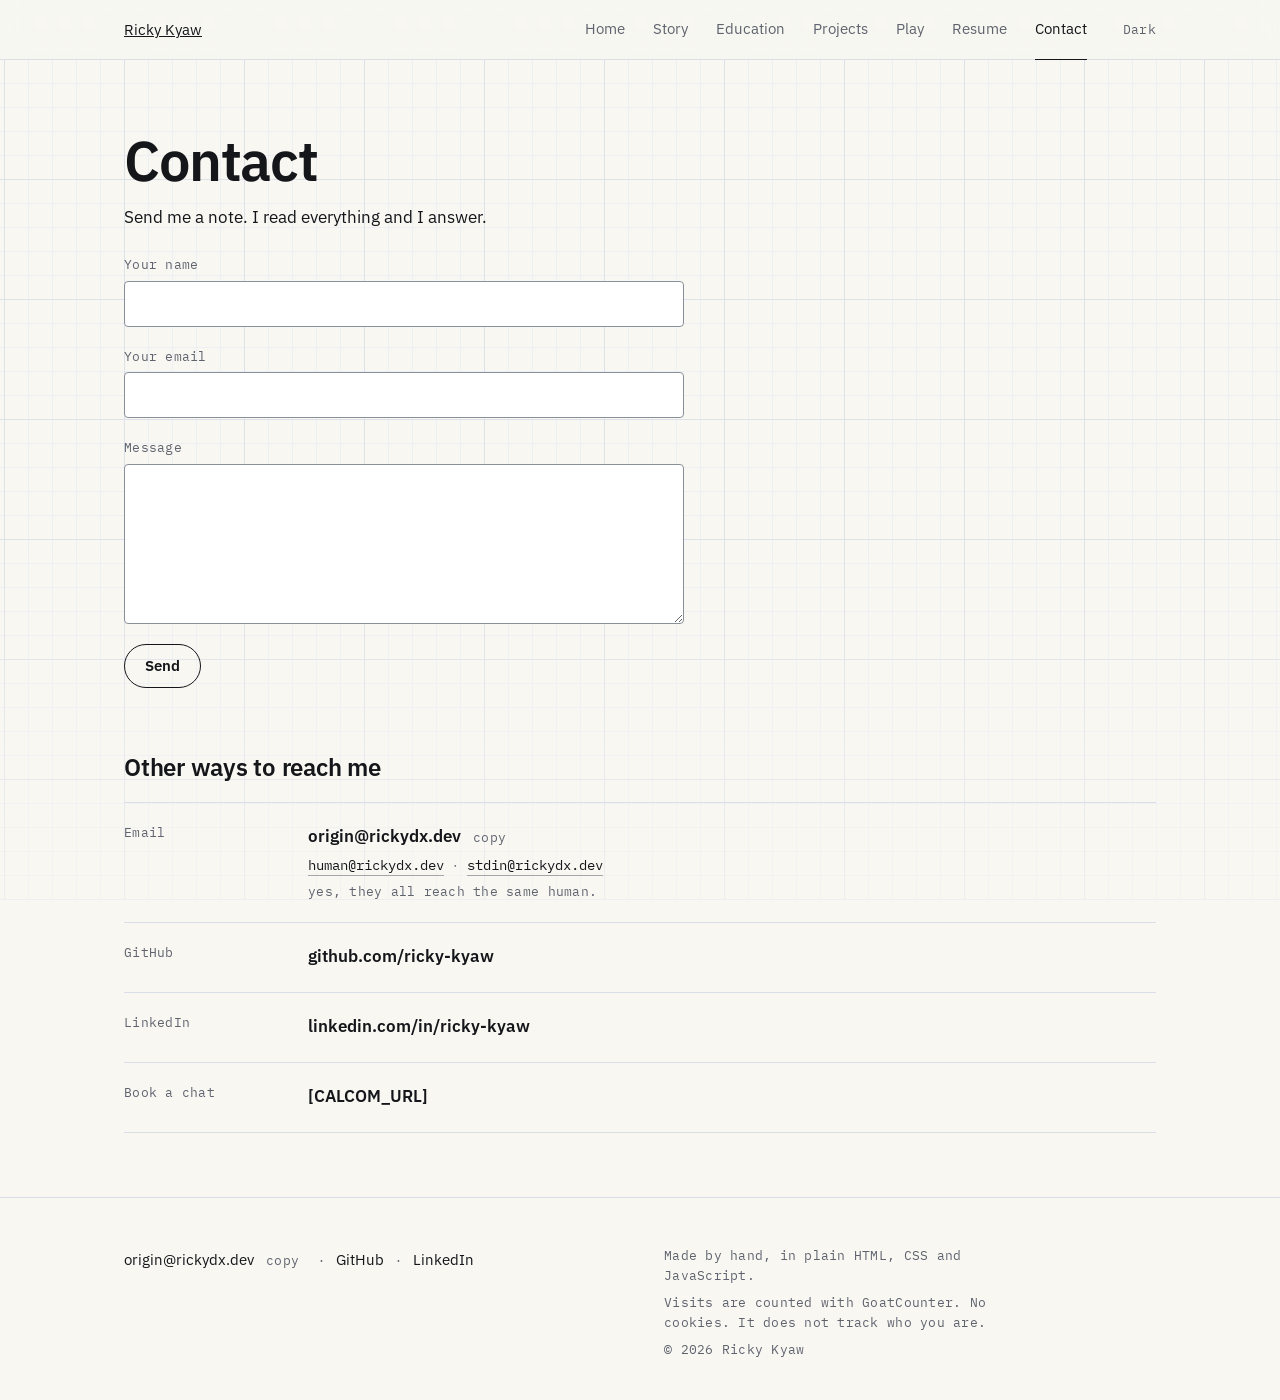
==== commit 158c9da0: "Add the Play page: Ransom, the chess engine, running in the browser Visitors can now play chess agai" ====
--- a/contact/index.html
+++ b/contact/index.html
@@ -48,6 +48,7 @@
           <li><a class="hover-u" href="/story/"><span class="u">Story</span></a></li>
           <li><a class="hover-u" href="/education/"><span class="u">Education</span></a></li>
           <li><a class="hover-u" href="/projects/"><span class="u">Projects</span></a></li>
+          <li><a class="hover-u" href="/play/"><span class="u">Play</span></a></li>
           <li><a class="hover-u" href="/resume/"><span class="u">Resume</span></a></li>
           <li><a class="hover-u" href="/contact/" aria-current="page"><span class="u">Contact</span></a></li>
         </ul>
--- a/assets/css/site.css
+++ b/assets/css/site.css
@@ -1012,6 +1012,145 @@
   .pixel-text { width: min(60%, calc(var(--cols, 40) * 7px)); }
 }
 
+/* ---------- play: a game against the engine ---------- */
+.play {
+  --sq-light: #EDEADF;
+  --sq-dark: #8FA3D6;
+  --sq-dot: rgba(36, 83, 214, .38);
+  --sq-last: rgba(242, 178, 51, .55);
+  --sq-check: #D9604F;
+}
+:root[data-theme="dark"] .play {
+  --sq-light: #56627A;
+  --sq-dark: #222A38;
+  --sq-dot: rgba(126, 162, 255, .2);
+  --sq-last: rgba(242, 178, 51, .45);
+  --sq-check: #B5483A;
+}
+@media (prefers-color-scheme: dark) {
+  :root:not([data-theme]) .play { --sq-light: #56627A; --sq-dark: #222A38; --sq-dot: rgba(126, 162, 255, .2); --sq-last: rgba(242, 178, 51, .45); --sq-check: #B5483A; }
+}
+.play-lead { max-width: 56ch; margin-top: 16px; color: var(--muted); }
+.play-grid { display: grid; gap: 28px; margin-top: 32px; }
+.play-board-col { min-width: 0; }
+
+.board { position: relative; width: 100%; max-width: max(280px, min(100%, calc(100vh - 200px))); }
+.board-grid {
+  display: grid;
+  grid-template-columns: repeat(8, 1fr);
+  aspect-ratio: 1;
+  border: 1px solid var(--line-strong);
+  background: var(--sq-light);
+  -webkit-user-select: none;
+          user-select: none;
+}
+.sq {
+  position: relative;
+  display: block;
+  min-width: 0;
+  aspect-ratio: 1;
+  padding: 0;
+  border: 0;
+  border-radius: 0;
+  cursor: default;
+  background-color: var(--sq-light);
+}
+/* dark squares are half-toned, like the Story scenes */
+.sq--dark { background-color: var(--sq-dark); background-image: repeating-conic-gradient(var(--sq-dot) 0 25%, transparent 0 50%); background-size: 4px 4px; }
+.sq .piece { position: absolute; inset: 4%; width: 92%; height: 92%; pointer-events: none; }
+.sq.is-last { box-shadow: inset 0 0 0 100px var(--sq-last); }
+.sq.is-check { background-color: var(--sq-check); background-image: none; }
+/* rings are drawn in the text colour with a paper-coloured line inside, so they show on light and dark squares alike */
+.sq.is-selected { box-shadow: inset 0 0 0 3px var(--fg), inset 0 0 0 5px var(--bg), inset 0 0 0 100px color-mix(in srgb, var(--accent) 22%, transparent); }
+.sq.is-target, .sq.is-capture { cursor: pointer; }
+.sq.is-target::after { content: ""; position: absolute; inset: 39%; background: var(--fg); opacity: .8; }
+.sq.is-capture::after { content: ""; position: absolute; inset: 0; border: 4px solid var(--fg); opacity: .8; }
+.sq.is-last.is-target::after { background: #14161A; }
+.sq.is-last.is-capture::after { border-color: #14161A; }
+.sq.is-lifted .piece { opacity: .25; }
+.sq:focus-visible { outline: 3px solid var(--fg); outline-offset: -3px; box-shadow: inset 0 0 0 5px var(--bg); z-index: 1; }
+.sq.is-selected:focus-visible { box-shadow: inset 0 0 0 5px var(--bg), inset 0 0 0 100px color-mix(in srgb, var(--accent) 22%, transparent); }
+.board-grid .sq:has(.piece) { cursor: grab; }
+.coord { position: absolute; font: 500 .625rem/1 var(--mono); color: #14161A; pointer-events: none; }
+:root[data-theme="dark"] .coord { color: #ECEEF2; }
+:root[data-theme="dark"] .sq.is-last .coord, :root[data-theme="dark"] .sq.is-check .coord { color: #14161A; }
+.coord--rank { top: 3px; left: 3px; }
+.coord--file { right: 3px; bottom: 2px; }
+.piece-ghost { position: fixed; left: 0; top: 0; z-index: 100; pointer-events: none; will-change: transform; }
+.piece-ghost .piece { width: 100%; height: 100%; }
+
+.promo {
+  position: absolute;
+  inset: 0;
+  z-index: 2;
+  display: flex;
+  flex-wrap: wrap;
+  align-items: center;
+  align-content: center;
+  justify-content: center;
+  gap: 8px;
+  background: color-mix(in srgb, var(--bg) 78%, transparent);
+}
+.promo[hidden] { display: none; }
+.promo-btn { width: 20%; aspect-ratio: 1; background: var(--sq-dark); border: 1px solid var(--line-strong); }
+.promo-btn .piece { width: 100%; height: 100%; }
+.promo-cancel { flex-basis: 100%; min-height: 44px; font: 400 .8125rem/1 var(--mono); color: var(--fg); }
+
+.play-status { margin-top: 12px; min-height: 1.6em; font-size: 1rem; }
+.play-side { display: grid; gap: 0; align-content: start; min-width: 0; }
+html:not(.js) .play-side, .play.is-broken .play-side { display: none; }
+.play-panel { padding: 16px 0 18px; border-top: 1px solid var(--line); }
+.play-panel > .label { margin-bottom: 10px; }
+.choice { display: flex; margin-bottom: 10px; }
+.choice button {
+  flex: 1 1 0;
+  min-height: 44px;
+  padding: 0 8px;
+  font: 400 .8125rem/1.1 var(--mono);
+  letter-spacing: .02em;
+  border: 1px solid var(--line-strong);
+  margin-left: -1px;
+  transition: background-color var(--t-fast) var(--ease-out), color var(--t-fast) var(--ease-out);
+}
+.choice button:first-child { margin-left: 0; }
+.choice button[aria-pressed="true"] { background: var(--fg); color: var(--bg); border-color: var(--fg); position: relative; }
+.play-actions { display: flex; flex-wrap: wrap; gap: 4px 22px; }
+.play-actions button { min-height: 44px; }
+.play-actions button:disabled { opacity: .4; cursor: default; text-decoration: none; }
+
+.readout { margin: 0; display: grid; gap: 6px; }
+.readout div { display: grid; grid-template-columns: 17ch 1fr; gap: 12px; align-items: baseline; }
+.readout dt { font: 400 .75rem/1.4 var(--mono); letter-spacing: .02em; color: var(--muted); }
+.readout dd { margin: 0; font-size: .9375rem; font-variant-numeric: tabular-nums; min-width: 0; overflow-wrap: anywhere; }
+
+.moves { margin: 0; padding: 0 0 0 3.2ch; max-height: 176px; overflow-y: auto; font: 400 .875rem/1.7 var(--mono); }
+.moves:empty::before { content: "No moves yet."; margin-left: -3.2ch; color: var(--muted); font-family: var(--sans); }
+.moves li { padding-left: .5ch; }
+.moves li::marker { color: var(--muted); }
+.moves li span { display: inline-block; min-width: 8ch; }
+.move-form { margin-top: 14px; }
+.move-row { display: flex; gap: 14px; align-items: center; margin-top: 6px; }
+.move-row input {
+  flex: 1 1 auto;
+  min-width: 0;
+  min-height: 44px;
+  padding: 0 12px;
+  font: 400 1rem/1 var(--mono);
+  color: var(--fg);
+  background: var(--surface);
+  border: 1px solid var(--line-strong);
+  border-radius: 0;
+}
+.move-row button { min-height: 44px; }
+.move-hint { min-height: 1.4em; margin-top: 6px; font-size: .875rem; color: var(--muted); }
+.play-about p { max-width: 62ch; margin-top: 12px; }
+.play-about h2 + p { color: inherit; font-size: inherit; max-width: 62ch; margin-top: 12px; }
+
+@media (min-width: 900px) {
+  .play-grid { grid-template-columns: minmax(0, 1.4fr) minmax(280px, 1fr); gap: 40px; align-items: start; }
+  .play-panel:first-child { border-top: 0; padding-top: 0; }
+}
+
 /* ---------- scroll reveal ---------- */
 html.js [data-reveal] {
   opacity: 0;
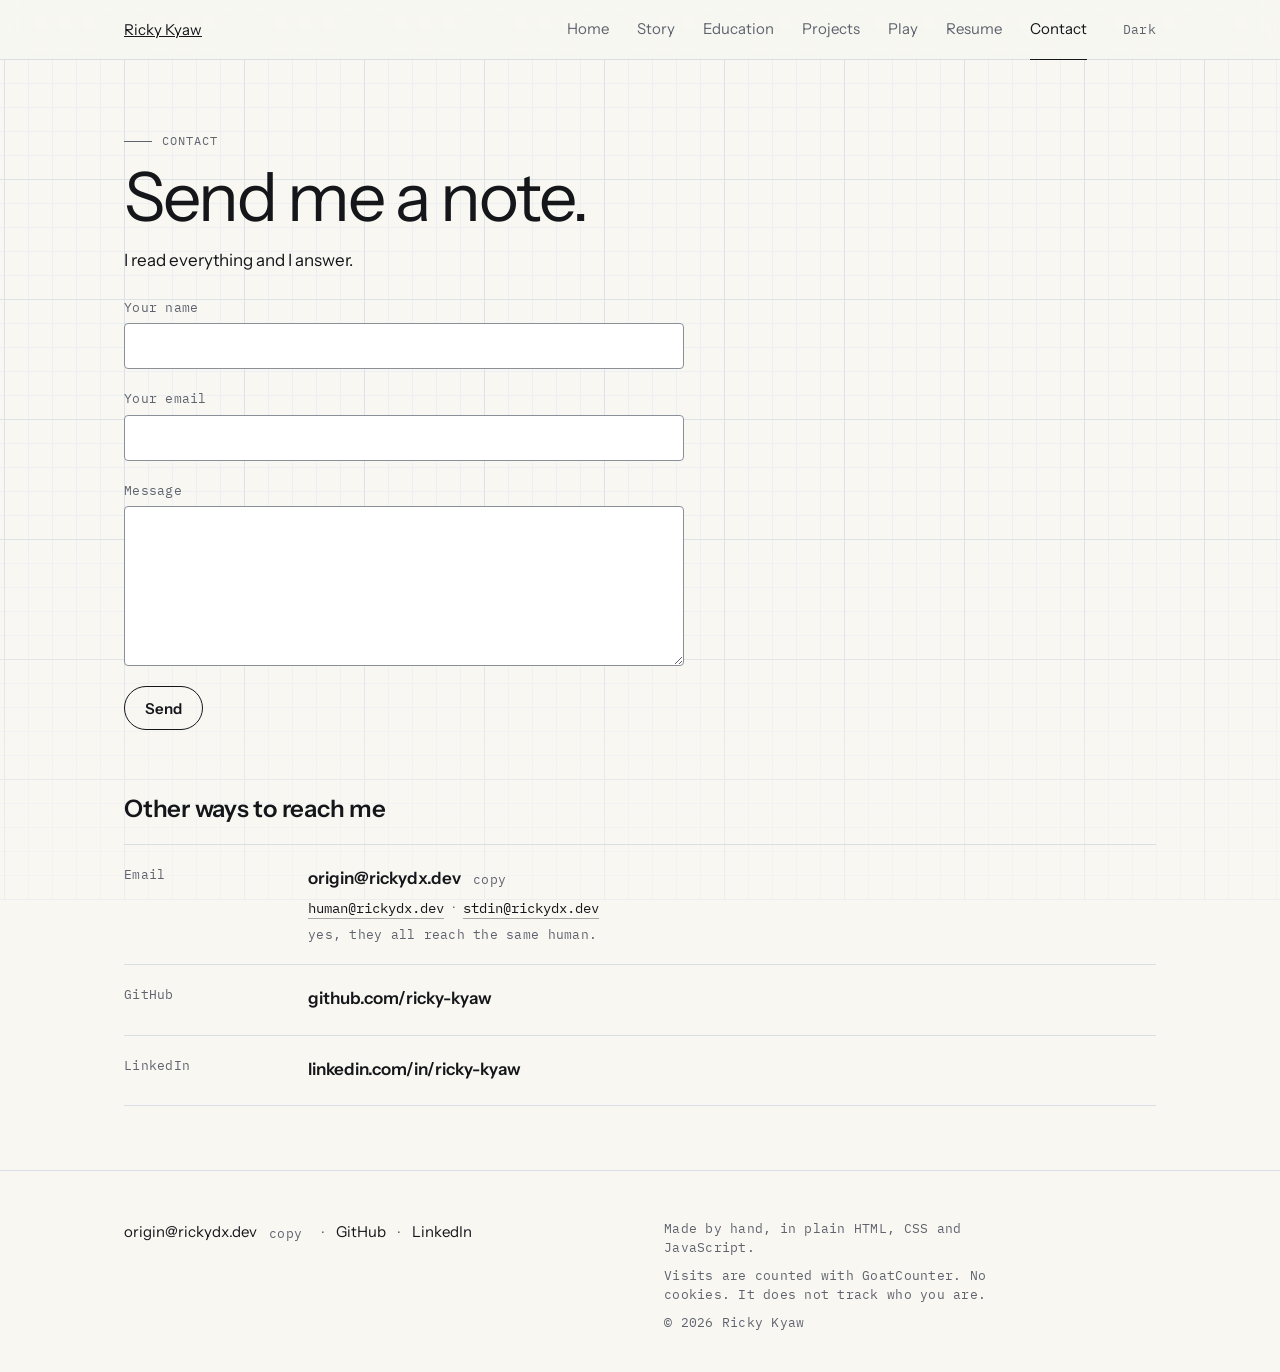
==== commit c583b8ac: "Fill in Projects, Resume and Education from verified facts; new type The three pages that still held" ====
--- a/contact/index.html
+++ b/contact/index.html
@@ -25,7 +25,7 @@
 <script>(function(){try{var t=localStorage.getItem('theme');if(t!=='light'&&t!=='dark'){t=matchMedia('(prefers-color-scheme: dark)').matches?'dark':'light'}var d=document.documentElement;d.setAttribute('data-theme',t);d.style.background=t==='dark'?'#0F1217':'#F8F7F2';var m=document.querySelector('meta[name="theme-color"]');if(m){m.content=t==='dark'?'#0F1217':'#F8F7F2'}if('noModule' in HTMLScriptElement.prototype){d.classList.add('js');setTimeout(function(){if(!d.classList.contains('js-ready')){d.classList.remove('js')}},3000)}}catch(e){}})();</script>
 <link rel="preconnect" href="https://fonts.googleapis.com">
 <link rel="preconnect" href="https://fonts.gstatic.com" crossorigin>
-<link rel="stylesheet" href="https://fonts.googleapis.com/css2?family=IBM+Plex+Mono&family=IBM+Plex+Sans:wght@400;600&display=swap">
+<link rel="stylesheet" href="https://fonts.googleapis.com/css2?family=IBM+Plex+Mono:wght@400;500&family=Instrument+Sans:wght@400;500;600&display=swap">
 <link rel="stylesheet" href="/assets/css/site.css">
 <link rel="icon" href="/favicon.ico" sizes="32x32">
 <link rel="icon" href="/assets/img/favicon.svg" type="image/svg+xml">
@@ -67,8 +67,9 @@
 <main id="main" tabindex="-1" class="page">
   <div class="container">
     <div class="page-head">
-      <h1 data-reveal>Contact</h1>
-      <p class="page-intro" data-reveal data-reveal-delay="80">Send me a note. I read everything and I answer.</p>
+      <p class="eyebrow" data-reveal>Contact</p>
+      <h1 data-reveal>Send me a note.</h1>
+      <p class="page-intro" data-reveal data-reveal-delay="80">I read everything and I answer.</p>
     </div>
 
     <form class="form" action="https://formspree.io/f/xrpbbowj" method="POST" data-no-router data-ajax data-reveal data-reveal-delay="160">
@@ -104,7 +105,6 @@
         </li>
         <li data-reveal><span class="when">GitHub</span><a class="what u" href="https://github.com/ricky-kyaw" target="_blank" rel="noopener">github.com/ricky-kyaw</a></li>
         <li data-reveal><span class="when">LinkedIn</span><a class="what u" href="https://www.linkedin.com/in/ricky-kyaw/" target="_blank" rel="noopener">linkedin.com/in/ricky-kyaw</a></li>
-        <li data-reveal><span class="when">Book a chat</span><a class="what u" href="[CALCOM_URL]" target="_blank" rel="noopener">[CALCOM_URL]</a></li>
       </ul>
     </section>
   </div>
--- a/assets/css/site.css
+++ b/assets/css/site.css
@@ -4,13 +4,14 @@
    plates · bridge · footer · shared page bits · motion · reduced motion
    ========================================================================== */
 
-/* A stand-in with matching metrics while IBM Plex Sans loads, so text barely moves. */
+/* A stand-in with matching metrics while Instrument Sans loads, so text barely moves. */
 @font-face {
-  font-family: 'Plex Sans Fallback';
+  font-family: 'Sans Fallback';
   src: local('Segoe UI'), local('Helvetica Neue'), local('Arial');
-  size-adjust: 105%;
-  ascent-override: 102.5%;
-  descent-override: 27.5%;
+  /* measured in the browser against Instrument Sans: 2% wider than Segoe UI, ascent 970 and descent 250 per 1000 */
+  size-adjust: 102%;
+  ascent-override: 95%;
+  descent-override: 24.5%;
   line-gap-override: 0%;
 }
 
@@ -29,7 +30,7 @@
   --shadow-lift: 0 12px 32px -12px rgba(20, 22, 26, .18), 0 2px 6px rgba(20, 22, 26, .06);
   --selection: rgba(36, 83, 214, .18);
 
-  --sans: 'IBM Plex Sans', 'Plex Sans Fallback', system-ui, -apple-system, 'Segoe UI', Roboto, sans-serif;
+  --sans: 'Instrument Sans', 'Sans Fallback', system-ui, -apple-system, 'Segoe UI', Roboto, sans-serif;
   --mono: 'IBM Plex Mono', ui-monospace, 'SF Mono', Menlo, Consolas, monospace;
 
   --ease-out: cubic-bezier(.22, 1, .36, 1);
@@ -406,6 +407,10 @@
   .nav-tail { min-height: 0; padding: 0; }
   .theme-btn { margin: 0 -12px 0 0; }
 }
+@media (min-width: 720px) and (max-width: 859px) {
+  .site-nav, .site-nav.is-open { gap: 12px; }
+  .site-nav ul { gap: 18px; }
+}
 
 /* ---------- main / page transitions ---------- */
 main {
@@ -440,10 +445,11 @@
 }
 
 h1 {
-  font-size: clamp(2.75rem, 1.5rem + 5vw, 4.75rem);
-  font-weight: 600;
-  line-height: 1;
-  letter-spacing: -.025em;
+  font-size: clamp(3rem, 1.4rem + 6.4vw, 5.75rem);
+  text-wrap: balance;
+  font-weight: 400;
+  line-height: .98;
+  letter-spacing: -.035em;
 }
 .statement {
   margin-top: 12px;
@@ -661,6 +667,9 @@
 @media (min-width: 720px) {
   .plates-section { padding-top: 64px; }
   .plates { display: grid; grid-template-columns: repeat(3, 1fr); }
+  .plates--four { grid-template-columns: repeat(2, 1fr); }
+  .plates--four li:nth-child(odd) { border-left: 0; }
+  .plates--four li:nth-child(n + 3) { border-top: 1px solid var(--line); }
   .plates li { display: grid; }
   .plates li + li { border-top: 0; border-left: 1px solid var(--line); }
   .plate {
@@ -668,6 +677,12 @@
     padding: 28px 24px 24px;
   }
   .plate .arrow { margin-top: auto; padding-top: 20px; }
+}
+@media (min-width: 1024px) {
+  .plates--four { grid-template-columns: repeat(4, 1fr); }
+  .plates--four li:nth-child(odd) { border-left: 1px solid var(--line); }
+  .plates--four li:first-child { border-left: 0; }
+  .plates--four li:nth-child(n + 3) { border-top: 0; }
 }
 @media (hover: hover) {
   .plate:hover {
@@ -737,7 +752,10 @@
 /* ---------- shared bits for the other pages ---------- */
 .page { padding: 48px 0 56px; }
 .page-head { max-width: 640px; }
-.page h1 { font-size: clamp(2.25rem, 1.5rem + 3.5vw, 3.5rem); }
+.page h1 { font-size: clamp(2.375rem, 1.5rem + 4.4vw, 4.25rem); }
+/* the small mono label above a headline, with a short rule leading into it */
+.eyebrow { display: flex; align-items: center; gap: 10px; margin-bottom: 14px; font: 400 .75rem/1.5 var(--mono); letter-spacing: .08em; text-transform: uppercase; color: var(--muted); }
+.eyebrow::before { content: ""; width: 28px; height: 1px; background: currentColor; }
 .page-intro { margin-top: 16px; max-width: 58ch; }
 .section { padding-top: 40px; }
 [id] { scroll-margin-top: calc(var(--header-h) + 12px); }
@@ -823,6 +841,93 @@
   .rows-list li { grid-template-columns: 160px 1fr; column-gap: 24px; }
   .rows-list .note { grid-column: 2; }
 }
+
+/* ---------- projects ---------- */
+.proj-section { padding-top: 56px; }
+.proj-section > h2 { font-size: clamp(1.5rem, 1.2rem + 1.2vw, 2rem); font-weight: 500; line-height: 1.2; letter-spacing: -.02em; }
+.proj-section > h2 + p { margin-top: 10px; color: var(--muted); max-width: 58ch; }
+.proj-list { list-style: none; margin: 24px 0 0; padding: 0; border-top: 1px solid var(--line); }
+.proj { display: grid; gap: 4px 24px; padding: 28px 0 30px; border-bottom: 1px solid var(--line); }
+.proj-meta { font: 400 .8125rem/1.5 var(--mono); letter-spacing: .02em; color: var(--muted); }
+.proj-body { min-width: 0; max-width: 62ch; }
+.proj h3, .proj--lead h2 { font-size: 1.375rem; font-weight: 600; line-height: 1.25; letter-spacing: -.01em; }
+.proj-what { margin-top: 8px; }
+.proj-body p + p { margin-top: 10px; }
+/* the honest lines: what was my part, and how much an AI helped */
+.proj-facts { margin: 16px 0 0; display: grid; gap: 8px; }
+.proj-facts div { display: grid; gap: 2px 12px; align-items: baseline; }
+@media (min-width: 480px) { .proj-facts div { grid-template-columns: 6.5rem 1fr; } }
+.proj-facts dt { font: 400 .75rem/1.6 var(--mono); letter-spacing: .04em; text-transform: uppercase; color: var(--muted); }
+.proj-facts dd { margin: 0; font-size: .9375rem; }
+.proj-links { display: flex; flex-wrap: wrap; gap: 4px 24px; margin-top: 14px; }
+.proj-links a { display: inline-flex; align-items: center; min-height: 44px; font-weight: 600; font-size: .9375rem; text-decoration: none; color: var(--accent); }
+.proj-note { margin-top: 12px; }
+.proj details { margin-top: 6px; }
+.proj summary {
+  display: inline-flex;
+  align-items: center;
+  gap: 8px;
+  min-height: 44px;
+  cursor: pointer;
+  list-style: none;
+  font: 400 .8125rem/1 var(--mono);
+  letter-spacing: .02em;
+  color: var(--muted);
+}
+.proj summary::-webkit-details-marker { display: none; }
+.proj summary::before { content: "+"; display: inline-block; width: 1ch; color: var(--fg); }
+.proj details[open] summary::before { content: "\2212"; }
+.proj details ul { margin: 2px 0 6px; padding-left: 1.2em; display: grid; gap: 6px; font-size: .9375rem; color: var(--muted); max-width: 60ch; }
+@media (hover: hover) { .proj summary:hover { color: var(--fg); } }
+/* the engine gets a frame of its own above the two lists */
+.proj--lead { margin-top: 36px; padding: 28px 24px 26px; border: 1px solid var(--line-strong); background: var(--surface); }
+.proj--lead h2 { font-size: clamp(1.5rem, 1.2rem + 1.4vw, 2.125rem); font-weight: 500; letter-spacing: -.02em; }
+@media (min-width: 720px) {
+  .proj { grid-template-columns: 160px 1fr; padding: 34px 0 36px; }
+  .proj-meta { padding-top: 6px; }
+  .proj--lead { padding: 36px 32px 32px; }
+}
+
+/* ---------- education ---------- */
+.edu-list { list-style: none; margin: 28px 0 0; padding: 0; border-top: 1px solid var(--line); }
+.edu-item { display: grid; gap: 6px; padding: 24px 0 26px; border-bottom: 1px solid var(--line); }
+.edu-when { font: 400 .8125rem/1.5 var(--mono); letter-spacing: .02em; color: var(--muted); }
+.edu-body h2 { font-size: 1.25rem; font-weight: 600; line-height: 1.3; letter-spacing: -.005em; }
+.edu-aside { font-weight: 400; color: var(--muted); font-size: 1rem; white-space: nowrap; }
+.edu-where { margin-top: 2px; color: var(--muted); }
+.edu-note { margin-top: 12px; max-width: 58ch; }
+.edu-notes { list-style: none; margin: 12px 0 0; padding: 0; display: grid; gap: 4px; max-width: 58ch; }
+.edu-item--gap .edu-note { margin-top: 6px; color: var(--muted); }
+.edu-item--gap .edu-note a { color: var(--fg); }
+.grades-label { margin-top: 14px; }
+.grades-label + .grades { margin-top: 6px; }
+.edu-notes .edu-aside { white-space: normal; font-size: .9375rem; }
+/* grades set like a small table: subject on the left, grade in a fixed column */
+.grades { margin: 14px 0 0; max-width: 26rem; border-top: 1px solid var(--line); }
+.grades div { display: grid; grid-template-columns: 1fr auto; gap: 16px; align-items: baseline; padding: 7px 0; border-bottom: 1px solid var(--line); }
+.grades dt { font-size: .9375rem; }
+.grades dd { margin: 0; font: 500 .9375rem/1.4 var(--mono); text-align: right; }
+.grade-note { margin-left: 8px; font: 400 .75rem/1 var(--mono); letter-spacing: .02em; color: var(--accent); }
+@media (min-width: 720px) {
+  .edu-item { grid-template-columns: 160px 1fr; column-gap: 24px; padding: 30px 0 32px; }
+  .edu-when { padding-top: 5px; }
+}
+
+/* ---------- resume ---------- */
+.resume-contact { list-style: none; margin: 18px 0 0; padding: 0; display: flex; flex-wrap: wrap; gap: 6px 22px; font: 400 .875rem/1.6 var(--mono); }
+.resume-contact a { display: inline-block; padding: 6px 0; }
+.resume-more { margin-top: 12px; }
+/* row numbers are decoration, so they are drawn here and not written into the page */
+.resume .rows-list { counter-reset: row; }
+.resume [data-count]::before { counter-increment: row; content: counter(row, decimal-leading-zero); }
+.resume-more a { display: inline-flex; align-items: center; min-height: 44px; font-weight: 600; font-size: .9375rem; text-decoration: none; color: var(--accent); }
+.resume .rows-list .note { max-width: 64ch; }
+.resume-skills { margin: 16px 0 0; display: grid; gap: 8px; border-top: 1px solid var(--line); padding-top: 14px; }
+.resume-skills div { display: grid; gap: 2px; }
+.resume-skills dt { font: 400 .75rem/1.6 var(--mono); letter-spacing: .04em; text-transform: uppercase; color: var(--muted); }
+.resume-skills dd { margin: 0; }
+button.button-link { cursor: pointer; }
+@media (min-width: 720px) { .resume-skills div { grid-template-columns: 160px 1fr; column-gap: 24px; align-items: baseline; } }
 
 /* ---------- the story: nine slides over live scenes ---------- */
 /* This page is always dark, whatever the theme: the scenes are drawn as light on night. */
@@ -1128,7 +1233,10 @@
 .moves li { padding-left: .5ch; }
 .moves li::marker { color: var(--muted); }
 .moves li span { display: inline-block; min-width: 8ch; }
-.move-form { margin-top: 14px; }
+.moves-tools { margin-top: 4px; }
+.moves-tools button { min-height: 44px; font-size: .9375rem; }
+.moves-tools button:disabled { opacity: .4; cursor: default; text-decoration: none; }
+.move-form { margin-top: 6px; }
 .move-row { display: flex; gap: 14px; align-items: center; margin-top: 6px; }
 .move-row input {
   flex: 1 1 auto;
@@ -1173,3 +1281,34 @@
   .plate:hover { transform: none; box-shadow: none; }
   .hover-u:hover .arrow, .plate:hover .arrow { transform: none; }
 }
+
+/* ---------- print ---------- */
+/* Printing any page gives clean black on white. On the Resume page that IS the PDF, and it fits one sheet. */
+@media print {
+  :root, :root[data-theme="dark"], body[data-page="story"] { --bg: #fff; --surface: #fff; --fg: #000; --muted: #333; --accent: #000; --line: #bbb; --line-strong: #888; color-scheme: light; }
+  .story { --ink: #000; --night: #fff; --amber: #000; }
+  html, body, html:has(> body[data-page="story"]) { background: #fff !important; }
+  body::before, .site-header, .site-footer, .skip, .no-print, .copy-btn, .theme-btn, .deck-canvas, .deck-tools, .deck-nav { display: none !important; }
+  /* nothing may print half-faded: finish every scroll fade-in at once */
+  html.js [data-reveal] { opacity: 1 !important; transform: none !important; transition: none !important; }
+  body { font-size: 10pt; line-height: 1.3; }
+  .page { padding: 0; }
+  .container { max-width: none; padding: 0; }
+  .page-head { max-width: none; }
+  .page h1 { font-size: 20pt; letter-spacing: -.02em; }
+  .page-intro { margin-top: 4pt; }
+  .eyebrow { display: none; }
+  .section { padding-top: 8pt; }
+  .section h2 { font-size: 11.5pt; }
+  .rows-list { margin-top: 4pt; }
+  .rows-list li { padding: 2.75pt 0; break-inside: avoid; grid-template-columns: 84pt 1fr; column-gap: 10pt; gap: 1pt 10pt; }
+  .rows-list .note { grid-column: 2; font-size: 9pt; color: #222; max-width: none; }
+  .resume-contact { margin-top: 5pt; font-size: 8.5pt; gap: 2pt 14pt; }
+  .resume-contact a { padding: 0; }
+  .resume-skills { margin-top: 5pt; padding-top: 5pt; gap: 2pt; }
+  .resume-skills div { grid-template-columns: 84pt 1fr; column-gap: 10pt; }
+  .resume .section > p { display: none; }
+  .u, .u--rest { background-image: none !important; }
+  a { text-decoration: none; color: #000; }
+  @page { margin: 11mm 14mm; }
+}
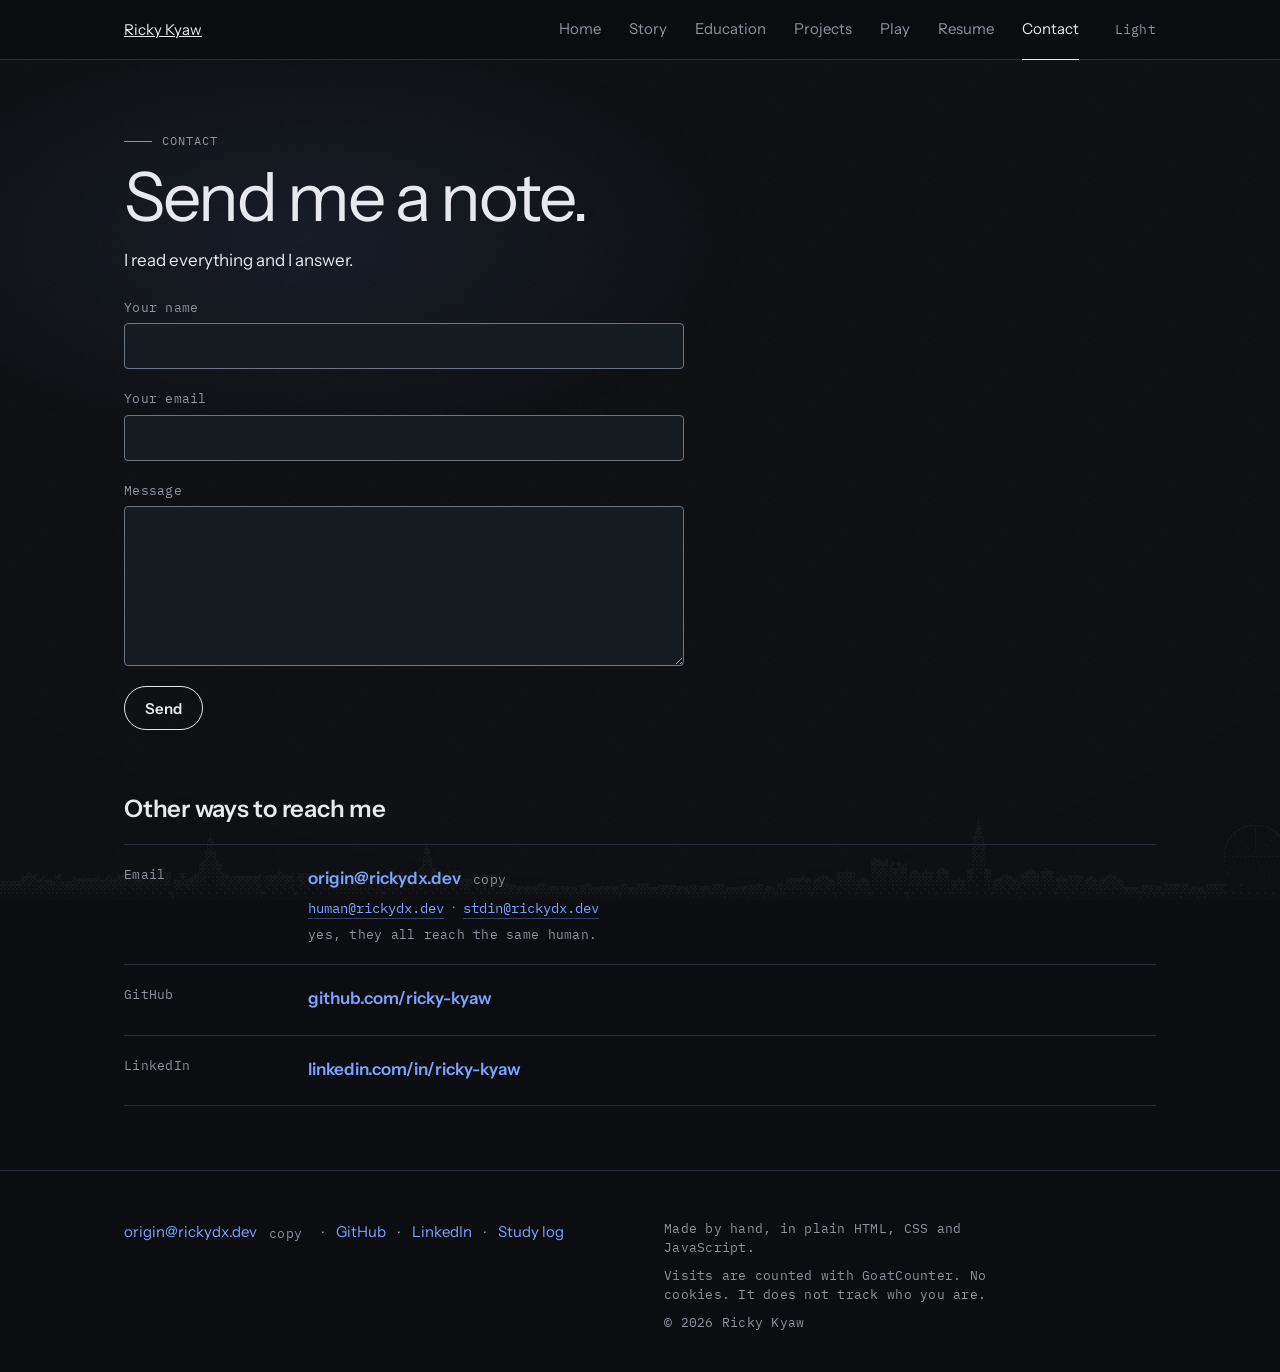
==== commit cef278a3: "Additive update: three-tier Story, Home plates, project cards, Study Log, new look Story: only Yango" ====
--- a/contact/index.html
+++ b/contact/index.html
@@ -19,10 +19,10 @@
 <meta name="twitter:title" content="Contact — Ricky Kyaw">
 <meta name="twitter:description" content="Send Ricky Kyaw a message. Every message gets read and answered.">
 <meta name="twitter:image" content="https://rickydx.dev/assets/img/og.png">
-<meta name="color-scheme" content="light dark">
-<meta name="theme-color" content="#F8F7F2">
-<style>html{background:#F8F7F2}@media (prefers-color-scheme:dark){html{background:#0F1217}}</style>
-<script>(function(){try{var t=localStorage.getItem('theme');if(t!=='light'&&t!=='dark'){t=matchMedia('(prefers-color-scheme: dark)').matches?'dark':'light'}var d=document.documentElement;d.setAttribute('data-theme',t);d.style.background=t==='dark'?'#0F1217':'#F8F7F2';var m=document.querySelector('meta[name="theme-color"]');if(m){m.content=t==='dark'?'#0F1217':'#F8F7F2'}if('noModule' in HTMLScriptElement.prototype){d.classList.add('js');setTimeout(function(){if(!d.classList.contains('js-ready')){d.classList.remove('js')}},3000)}}catch(e){}})();</script>
+<meta name="color-scheme" content="dark light">
+<meta name="theme-color" content="#0B0D10">
+<style>html{background:#0B0D10}</style>
+<script>(function(){var t='dark';try{if(localStorage.getItem('theme')==='light'){t='light'}}catch(e){}try{var d=document.documentElement;d.setAttribute('data-theme',t);d.style.background=t==='dark'?'#0B0D10':'#FAFAF8';var m=document.querySelector('meta[name="theme-color"]');if(m){m.content=t==='dark'?'#0B0D10':'#FAFAF8'}if('noModule' in HTMLScriptElement.prototype){d.classList.add('js');setTimeout(function(){if(!d.classList.contains('js-ready')){d.classList.remove('js')}},3000)}}catch(e){}})();</script>
 <link rel="preconnect" href="https://fonts.googleapis.com">
 <link rel="preconnect" href="https://fonts.gstatic.com" crossorigin>
 <link rel="stylesheet" href="https://fonts.googleapis.com/css2?family=IBM+Plex+Mono:wght@400;500&family=Instrument+Sans:wght@400;500;600&display=swap">
@@ -116,6 +116,7 @@
       <li><!--email_off--><a class="u" href="mailto:origin@rickydx.dev">origin@rickydx.dev</a><!--/email_off--><button class="copy-btn" type="button" data-copy="origin@rickydx.dev">copy</button></li>
       <li><span class="sep" aria-hidden="true">·</span><a class="u" href="https://github.com/ricky-kyaw" target="_blank" rel="noopener">GitHub</a></li>
       <li><span class="sep" aria-hidden="true">·</span><a class="u" href="https://www.linkedin.com/in/ricky-kyaw/" target="_blank" rel="noopener">LinkedIn</a></li>
+      <li><span class="sep" aria-hidden="true">·</span><a class="u" href="/study-log/">Study log</a></li>
     </ul>
     <div class="footer-note label">
       <p>Made by hand, in plain HTML, CSS and JavaScript.</p>
--- a/assets/css/site.css
+++ b/assets/css/site.css
@@ -17,7 +17,7 @@
 
 /* ---------- tokens ---------- */
 :root {
-  --bg: #F8F7F2;
+  --bg: #FAFAF8;
   --surface: #FFFFFF;
   --fg: #14161A;
   --muted: #5F636E;
@@ -25,10 +25,10 @@
   --line: #D9DEE7;
   --line-hover: #C9D0DB;
   --line-strong: #8A9099;
-  --grid-minor: #ECEFF4;
-  --grid-major: #DDE2EA;
   --shadow-lift: 0 12px 32px -12px rgba(20, 22, 26, .18), 0 2px 6px rgba(20, 22, 26, .06);
   --selection: rgba(36, 83, 214, .18);
+  --glow: rgba(36, 83, 214, .075);
+  --vignette: rgba(0, 0, 0, .08);
 
   --sans: 'Instrument Sans', 'Sans Fallback', system-ui, -apple-system, 'Segoe UI', Roboto, sans-serif;
   --mono: 'IBM Plex Mono', ui-monospace, 'SF Mono', Menlo, Consolas, monospace;
@@ -41,15 +41,13 @@
 
   --header-h: 56px;
   --pad: 20px;
-  --grid-minor-size: 20px;
-  --grid-major-size: 100px;
   --container: 1080px;
 
   color-scheme: light;
 }
 
 :root[data-theme="dark"] {
-  --bg: #0F1217;
+  --bg: #0B0D10;
   --surface: #161A21;
   --fg: #E7E9EE;
   --muted: #8E939E;
@@ -57,38 +55,34 @@
   --line: #262C36;
   --line-hover: #2E3541;
   --line-strong: #6E7582;
-  --grid-minor: #171C24;
-  --grid-major: #222833;
   --shadow-lift: 0 12px 32px -12px rgba(0, 0, 0, .6), 0 2px 6px rgba(0, 0, 0, .3);
   --selection: rgba(126, 162, 255, .22);
+  --glow: rgba(126, 162, 255, .09);
+  --vignette: rgba(0, 0, 0, .08);
   color-scheme: dark;
 }
 
-/* JavaScript off: follow the system setting. */
-@media (prefers-color-scheme: dark) {
-  :root:not([data-theme]) {
-    --bg: #0F1217;
-    --surface: #161A21;
-    --fg: #E7E9EE;
-    --muted: #8E939E;
-    --accent: #7EA2FF;
-    --line: #262C36;
-    --line-hover: #2E3541;
-    --line-strong: #6E7582;
-    --grid-minor: #171C24;
-    --grid-major: #222833;
-    --shadow-lift: 0 12px 32px -12px rgba(0, 0, 0, .6), 0 2px 6px rgba(0, 0, 0, .3);
-    --selection: rgba(126, 162, 255, .22);
-    color-scheme: dark;
-  }
+/* Dark is the default: these are the same values for a page whose JavaScript never ran. */
+:root:not([data-theme]) {
+  --bg: #0B0D10;
+  --surface: #161A21;
+  --fg: #E7E9EE;
+  --muted: #8E939E;
+  --accent: #7EA2FF;
+  --line: #262C36;
+  --line-hover: #2E3541;
+  --line-strong: #6E7582;
+  --shadow-lift: 0 12px 32px -12px rgba(0, 0, 0, .6), 0 2px 6px rgba(0, 0, 0, .3);
+  --selection: rgba(126, 162, 255, .22);
+  --glow: rgba(126, 162, 255, .09);
+  --vignette: rgba(0, 0, 0, .08);
+  color-scheme: dark;
 }
 
 @media (min-width: 720px) {
   :root {
     --header-h: 60px;
     --pad: 24px;
-    --grid-minor-size: 24px;
-    --grid-major-size: 120px;
   }
 }
 
@@ -111,36 +105,49 @@
   -webkit-font-smoothing: antialiased;
   text-rendering: optimizeLegibility;
   overflow-x: hidden;
-  isolation: isolate; /* so the grid layer below paints above body's background */
-}
-
-/* The graph paper. A fixed layer behind everything; major lines every
-   5 minor cells. One major line always sits on the text edge. */
-body::before {
+  isolation: isolate; /* so the vignette layer below paints above body's background */
+}
+
+/* Behind the page: plain near-black or off-white, with an 8% darkening at the window's edges (below). In the dark
+   theme two more whispers: a monochrome grain of about 2%, and a pixel skyline (Yangon running into London, drawn
+   the way the Story walls are) along the bottom edge at 3.5%. Both are taken out in print and for the light theme. */
+:root:not([data-theme="light"]) body::before {
   content: "";
   position: fixed;
   inset: 0;
   z-index: -1;
   pointer-events: none;
-  background-image:
-    linear-gradient(to right, var(--grid-major) 1px, transparent 1px),
-    linear-gradient(to bottom, var(--grid-major) 1px, transparent 1px),
-    linear-gradient(to right, var(--grid-minor) 1px, transparent 1px),
-    linear-gradient(to bottom, var(--grid-minor) 1px, transparent 1px);
-  background-size:
-    var(--grid-major-size) var(--grid-major-size),
-    var(--grid-major-size) var(--grid-major-size),
-    var(--grid-minor-size) var(--grid-minor-size),
-    var(--grid-minor-size) var(--grid-minor-size);
-  background-position-x:
-    max(var(--pad), calc(50% - (var(--container) / 2 - var(--pad)) + var(--grid-major-size) / 2)),
-    max(var(--pad), calc(50% - (var(--container) / 2 - var(--pad)) + var(--grid-major-size) / 2)),
-    max(var(--pad), calc(50% - (var(--container) / 2 - var(--pad)) + var(--grid-minor-size) / 2)),
-    max(var(--pad), calc(50% - (var(--container) / 2 - var(--pad)) + var(--grid-minor-size) / 2));
-  background-position-y: calc(var(--header-h) - 1px);
-  -webkit-mask-image: linear-gradient(to bottom, #000 0, #000 60vh, rgba(0, 0, 0, .45) 100%);
-          mask-image: linear-gradient(to bottom, #000 0, #000 60vh, rgba(0, 0, 0, .45) 100%);
-}
+  background-image: url("/assets/img/story/horizon.png"), url("data:image/svg+xml,%3Csvg xmlns='http://www.w3.org/2000/svg' width='160' height='160'%3E%3Cfilter id='g'%3E%3CfeTurbulence type='fractalNoise' baseFrequency='.85' numOctaves='2' stitchTiles='stitch'/%3E%3CfeColorMatrix values='0 0 0 0 .7 0 0 0 0 .7 0 0 0 0 .7 0 0 0 .04 0'/%3E%3C/filter%3E%3Crect width='160' height='160' filter='url(%23g)'/%3E%3C/svg%3E");
+  background-repeat: no-repeat, repeat;
+  background-position: bottom center, 0 0;
+  background-size: 2400px 120px, 160px 160px;
+}
+@media (max-width: 719px) {
+  :root:not([data-theme="light"]) body::before { background-size: 1200px 60px, 160px 160px; }
+}
+
+/* A soft vignette at the window's edges, and one dim glow behind the page title. */
+body::after {
+  content: "";
+  position: fixed;
+  inset: 0;
+  z-index: -1;
+  pointer-events: none;
+  background: radial-gradient(ellipse 120% 105% at 50% 42%, transparent 52%, var(--vignette) 100%);
+}
+#main { position: relative; }
+#main::before {
+  content: "";
+  position: absolute;
+  z-index: -1;
+  top: 0;
+  left: 0;
+  width: 100%;
+  height: 560px;
+  pointer-events: none;
+  background: radial-gradient(ellipse 620px 300px at max(24%, 190px) 180px, var(--glow), transparent 72%);
+}
+body[data-page="story"] #main::before { display: none; }
 
 html.is-theming body,
 html.is-theming .site-header,
@@ -176,6 +183,9 @@
   letter-spacing: .02em;
   color: var(--muted);
 }
+
+/* Links inside the page are blue, so they read as links and not as more of the text. The header's tabs stay plain. */
+main a.hover-u, main a.u, .row--out a, .cell .linklike, .fig-caption .linklike, .plate-title, .footer-links a { color: var(--accent); }
 
 /* Text links: a thin line draws itself in from the left, and leaves to the right. */
 .u {
@@ -339,8 +349,8 @@
   padding: 0 12px;
   margin-left: -12px;
 }
-html[data-theme="dark"] .theme-btn .when-light,
-html:not([data-theme="dark"]) .theme-btn .when-dark { display: none; }
+html:not([data-theme="light"]) .theme-btn .when-light,
+html[data-theme="light"] .theme-btn .when-dark { display: none; }
 .nav-work {
   display: inline-flex;
   align-items: center;
@@ -638,7 +648,7 @@
 }
 html:not(.js) .cell-input { pointer-events: none; }
 
-/* ---------- three plates ---------- */
+/* ---------- plates ---------- */
 .plates-section { padding-top: 40px; }
 .plates {
   list-style: none;
@@ -667,9 +677,6 @@
 @media (min-width: 720px) {
   .plates-section { padding-top: 64px; }
   .plates { display: grid; grid-template-columns: repeat(3, 1fr); }
-  .plates--four { grid-template-columns: repeat(2, 1fr); }
-  .plates--four li:nth-child(odd) { border-left: 0; }
-  .plates--four li:nth-child(n + 3) { border-top: 1px solid var(--line); }
   .plates li { display: grid; }
   .plates li + li { border-top: 0; border-left: 1px solid var(--line); }
   .plate {
@@ -677,12 +684,6 @@
     padding: 28px 24px 24px;
   }
   .plate .arrow { margin-top: auto; padding-top: 20px; }
-}
-@media (min-width: 1024px) {
-  .plates--four { grid-template-columns: repeat(4, 1fr); }
-  .plates--four li:nth-child(odd) { border-left: 1px solid var(--line); }
-  .plates--four li:first-child { border-left: 0; }
-  .plates--four li:nth-child(n + 3) { border-top: 0; }
 }
 @media (hover: hover) {
   .plate:hover {
@@ -693,6 +694,110 @@
   }
   .plate:hover .plate-num { color: var(--accent); }
   .plate:hover .arrow { transform: translateX(4px); }
+}
+
+/* Home, "Ways to see the work": four plates, four different shapes.
+   01 a small board replaying a recorded game   02 a window of my own code
+   03 plain                                      04 a sheet of paper with a print mark */
+.plate-copy { display: flex; flex-direction: column; min-width: 0; }
+.plate-aside { margin-top: 12px; max-width: 34ch; }
+.plates-more { margin-top: 20px; }
+.plates-more a { display: inline-flex; align-items: center; min-height: 44px; text-decoration: none; font-weight: 500; }
+
+.mini {
+  --sq-light: #EDEADF;
+  --sq-dark: #8FA3D6;
+  display: grid;
+  grid-template-columns: 6px 1fr;
+  gap: 8px;
+  width: min(100%, 272px);
+  margin-top: 16px;
+}
+/* mid-tones in the dark theme: at this size both the pale and the dark pieces have to stand out */
+:root[data-theme="dark"] .mini, :root:not([data-theme]) .mini { --sq-light: #A9B4CC; --sq-dark: #5F6F90; }
+.mini-bar { position: relative; background: #14161A; border: 1px solid var(--line-strong); overflow: hidden; }
+.mini-bar-fill { position: absolute; inset: 0; background: #F1E7D2; transform-origin: 50% 100%; transform: scaleY(.5); transition: transform 600ms var(--ease-out); }
+.mini-board {
+  display: grid;
+  grid-template-columns: repeat(8, 1fr);
+  aspect-ratio: 1;
+  border: 1px solid var(--line-strong);
+  background: repeating-conic-gradient(var(--sq-dark) 0 25%, var(--sq-light) 0 50%) 0 0 / 25% 25%;
+}
+.mini-sq { display: block; min-width: 0; aspect-ratio: 1; }
+.mini-sq .piece { display: block; width: 100%; height: 100%; }
+
+.codewin { display: block; min-width: 0; margin-top: 18px; border: 1px solid var(--line-strong); background: var(--surface); font: 400 .6875rem/1.7 var(--mono); }
+.codewin-bar { display: flex; align-items: center; gap: 10px; padding: 6px 10px; border-bottom: 1px solid var(--line); color: var(--muted); }
+.codewin-dots { flex: none; width: 30px; height: 6px; background: radial-gradient(circle at 3px 3px, var(--line-strong) 3px, transparent 3.5px) 0 0 / 12px 6px repeat-x; }
+.codewin-body { display: block; padding: 10px 0 12px; overflow: hidden; -webkit-mask-image: linear-gradient(to right, #000 80%, transparent); mask-image: linear-gradient(to right, #000 80%, transparent); }
+.ln { display: block; min-height: 1.7em; white-space: pre; }
+.ln::before { content: attr(data-n); display: inline-block; width: 2.6em; margin-right: 1.2em; text-align: right; color: var(--line-strong); }
+.ln b { font-weight: 500; color: var(--accent); }
+.ln i { font-style: normal; color: var(--muted); }
+
+.plate--paper { position: relative; }
+.sheet {
+  position: relative;
+  display: grid;
+  align-content: start;
+  gap: 7px;
+  width: 104px;
+  aspect-ratio: 210 / 297;
+  margin-top: 18px;
+  padding: 14px 12px;
+  background: #FBFAF6;
+  color: #14161A;
+  border: 1px solid var(--line-strong);
+  box-shadow: 5px 5px 0 -1px var(--bg), 5px 5px 0 0 var(--line-strong);
+  transition: transform var(--t-base) var(--ease-out);
+}
+.sheet-print { position: absolute; right: 8px; bottom: 8px; }
+.sheet-name { height: 7px; width: 62%; background: #14161A; }
+.sheet-rule { height: 1px; background: #B9BDC6; }
+.sheet-line { height: 3px; background: #C9CCD3; }
+.sheet-line--short { width: 70%; }
+
+.appwin { display: block; margin-top: 18px; border: 1px solid var(--line-strong); background: var(--surface); }
+.appwin-bar { display: flex; align-items: center; gap: 10px; padding: 6px 10px; border-bottom: 1px solid var(--line); font: 400 .6875rem/1.7 var(--mono); color: var(--muted); }
+.appwin-body { display: grid; gap: 6px; padding: 14px 12px 16px; }
+.appwin-title { font-weight: 600; font-size: 1rem; line-height: 1.3; color: var(--fg); }
+.appwin-line { font-size: .8125rem; line-height: 1.5; color: var(--muted); }
+
+@media (max-width: 719px) {
+  .plate--paper { display: grid; grid-template-columns: 1fr auto; gap: 0 20px; align-items: start; }
+  .plate--paper .sheet { width: 84px; margin-top: 4px; }
+}
+@media (min-width: 720px) {
+  .plates--bento { grid-template-columns: repeat(2, 1fr); border-bottom: 1px solid var(--line); }
+  .plates--bento li, .plates--bento li + li { border-left: 0; border-top: 1px solid var(--line); }
+  .plates--bento .bento-play { grid-column: 1 / -1; border-top: 0; }
+  .plates--bento .bento-code { grid-column: 1 / -1; }
+  .plates--bento .bento-paper { border-left: 1px solid var(--line); }
+  .plate--play { display: grid; grid-template-columns: minmax(0, 272px) 1fr; grid-template-rows: auto 1fr auto; gap: 0 28px; }
+  .plate--play .plate-num { grid-column: 1 / -1; }
+  .plate--play .mini { grid-row: 2 / span 2; }
+  .plate--play .plate-copy { grid-column: 2; margin-top: 4px; }
+  .plate--play .arrow { grid-column: 2; }
+  .plate--code { display: grid; grid-template-columns: minmax(0, 5fr) minmax(0, 7fr); gap: 0 28px; }
+  .plate--code .plate-copy { min-height: 100%; }
+  .plate--code .codewin { margin-top: 0; align-self: start; }
+  .plate--paper { display: grid; grid-template-columns: 1fr auto; gap: 0 20px; }
+  .plate--paper .plate-copy { min-height: 100%; }
+  .plate--paper .sheet { margin-top: 2px; }
+}
+@media (min-width: 1024px) {
+  .plates--bento { grid-template-columns: repeat(12, 1fr); grid-template-rows: auto 1fr; }
+  .plates--bento .bento-play { grid-column: 1 / span 4; grid-row: 1 / span 2; }
+  .plates--bento .bento-code { grid-column: 5 / span 8; grid-row: 1; border-top: 0; border-left: 1px solid var(--line); }
+  .plates--bento .bento-apps { grid-column: 5 / span 3; grid-row: 2; border-left: 1px solid var(--line); }
+  .plates--bento .bento-paper { grid-column: 8 / span 5; grid-row: 2; }
+  .plate--play { display: flex; }
+  .plate--play .mini { width: 100%; }
+  .plate--play .plate-copy { margin-top: 8px; }
+}
+@media (hover: hover) {
+  .plate--paper:hover .sheet { transform: translateY(-3px) rotate(-1.5deg); }
 }
 
 /* ---------- story bridge ---------- */
@@ -774,7 +879,7 @@
 .rows-list .note { color: var(--muted); font-size: .9375rem; }
 .rows-list a.what { justify-self: start; }
 .rows-list .alt-mail { font-size: .875rem; }
-.alt-mail a { font-family: var(--mono); color: var(--fg); }
+.alt-mail a { font-family: var(--mono); }
 .alt-mail .sep { margin: 0 6px; }
 .alt-mail-line { display: block; margin-top: 6px; }
 /* The copy button keeps its 44px tap area without making its row taller than the others. */
@@ -853,7 +958,36 @@
 .proj h3, .proj--lead h2 { font-size: 1.375rem; font-weight: 600; line-height: 1.25; letter-spacing: -.01em; }
 .proj-what { margin-top: 8px; }
 .proj-body p + p { margin-top: 10px; }
-/* the honest lines: what was my part, and how much an AI helped */
+/* a card, top to bottom: name and status, one line, the big numbers, tools, the AI meter, links, then "More" */
+.proj-head { display: flex; flex-wrap: wrap; align-items: center; gap: 8px 12px; }
+.badge { display: inline-flex; align-items: center; gap: 7px; padding: 2px 10px 2px 8px; border: 1px solid var(--line-strong); border-radius: 999px; font: 500 .6875rem/1.6 var(--mono); letter-spacing: .06em; text-transform: uppercase; white-space: nowrap; }
+.badge::before { content: ""; flex: none; width: 7px; height: 7px; border-radius: 50%; background: var(--muted); }
+.badge--live::before { background: #2FA36B; box-shadow: 0 0 0 3px rgba(47, 163, 107, .22); }
+.badge--win::before { background: #E0A22C; box-shadow: 0 0 0 3px rgba(224, 162, 44, .22); }
+.badge--done::before { background: var(--accent); }
+.badge--wip::before { background: transparent; border: 1.5px solid var(--accent); }
+.badge--demo::before { border-radius: 1px; }
+.proj-stats { list-style: none; display: flex; flex-wrap: wrap; gap: 16px 36px; margin: 20px 0 0; padding: 0; }
+.proj-stats li { display: flex; flex-direction: column; gap: 4px; max-width: 13rem; }
+.proj-stats b { font-size: clamp(1.625rem, 1.35rem + 1.1vw, 2.125rem); font-weight: 500; line-height: 1.1; letter-spacing: -.02em; font-variant-numeric: tabular-nums; white-space: nowrap; }
+.proj-stats span { font: 400 .6875rem/1.5 var(--mono); letter-spacing: .05em; text-transform: uppercase; color: var(--muted); }
+.proj-stats .keep { text-transform: none; white-space: nowrap; }
+.pills { list-style: none; display: flex; flex-wrap: wrap; gap: 6px; margin: 18px 0 0; padding: 0; }
+.pills li { display: inline-flex; align-items: center; gap: 7px; padding: 2px 11px 2px 9px; border: 1px solid var(--line); border-radius: 999px; background: var(--surface); font: 400 .75rem/1.7 var(--mono); letter-spacing: .01em; }
+.pills li::before { content: ""; flex: none; width: 5px; height: 5px; border-radius: 50%; border: 1px solid var(--line-strong); }
+.ai { display: flex; flex-wrap: wrap; align-items: center; gap: 6px 14px; margin-top: 16px; }
+.ai-label { white-space: nowrap; font: 400 .6875rem/1.5 var(--mono); letter-spacing: .05em; text-transform: uppercase; color: var(--muted); }
+.ai-steps { list-style: none; display: inline-grid; grid-template-columns: repeat(3, auto); justify-self: start; margin: 0; padding: 0; border: 1px solid var(--line-strong); }
+.ai-steps li { padding: 3px 10px; font: 400 .6875rem/1.6 var(--mono); letter-spacing: .04em; color: var(--muted); }
+.ai-steps li + li { border-left: 1px solid var(--line); }
+.ai-steps li.is-on { background: var(--fg); color: var(--bg); font-weight: 500; }
+.ai-note { flex-basis: 100%; font-size: .9375rem; color: var(--muted); }
+.proj-more { padding: 2px 0 8px; max-width: 60ch; }
+.proj-more p { font-size: .9375rem; }
+.proj-more p + p, .proj-more .proj-facts, .proj-more ul { margin-top: 10px; }
+.proj-more .proj-more-title { margin-top: 14px; font: 400 .75rem/1.6 var(--mono); letter-spacing: .04em; text-transform: uppercase; color: var(--muted); }
+.proj-more .proj-more-title + ul { margin-top: 4px; }
+/* inside "More": what was my part */
 .proj-facts { margin: 16px 0 0; display: grid; gap: 8px; }
 .proj-facts div { display: grid; gap: 2px 12px; align-items: baseline; }
 @media (min-width: 480px) { .proj-facts div { grid-template-columns: 6.5rem 1fr; } }
@@ -898,7 +1032,6 @@
 .edu-note { margin-top: 12px; max-width: 58ch; }
 .edu-notes { list-style: none; margin: 12px 0 0; padding: 0; display: grid; gap: 4px; max-width: 58ch; }
 .edu-item--gap .edu-note { margin-top: 6px; color: var(--muted); }
-.edu-item--gap .edu-note a { color: var(--fg); }
 .grades-label { margin-top: 14px; }
 .grades-label + .grades { margin-top: 6px; }
 .edu-notes .edu-aside { white-space: normal; font-size: .9375rem; }
@@ -940,8 +1073,6 @@
   --line: #232833;
   --line-hover: #2E3541;
   --line-strong: #6E7582;
-  --grid-minor: transparent;
-  --grid-major: transparent;
   --selection: rgba(126, 162, 255, .22);
   color-scheme: dark;
 }
@@ -988,8 +1119,8 @@
           user-select: none;
   -webkit-touch-callout: none;
   touch-action: pan-y; /* the page still scrolls up and down; sideways swipes change slide */
-  cursor: grab;
-}
+}
+html.js .deck.is-city { cursor: grab; } /* only the two cities can be turned */
 html.js .deck.is-dragging { cursor: grabbing; }
 html.js .deck.is-looking { touch-action: none; }
 
@@ -1031,6 +1162,8 @@
 }
 html.js .deck:not(.is-plain) .slide:not(:first-child) .slide-poster,
 html.js .deck.is-live:not(.is-plain) .slide-poster { display: none; }
+/* A Loikaw slide keeps its still picture until the photograph behind it has arrived (or for good, if it never does). */
+html.js .deck.is-live:not(.is-plain):not(.has-photo) .slide[data-wall^="loikaw-"].is-active .slide-poster { display: block; }
 
 html.js .deck:not(.is-plain) .slide-body {
   position: relative;
@@ -1132,9 +1265,7 @@
   --sq-last: rgba(242, 178, 51, .45);
   --sq-check: #B5483A;
 }
-@media (prefers-color-scheme: dark) {
-  :root:not([data-theme]) .play { --sq-light: #56627A; --sq-dark: #222A38; --sq-dot: rgba(126, 162, 255, .2); --sq-last: rgba(242, 178, 51, .45); --sq-check: #B5483A; }
-}
+:root:not([data-theme]) .play { --sq-light: #56627A; --sq-dark: #222A38; --sq-dot: rgba(126, 162, 255, .2); --sq-last: rgba(242, 178, 51, .45); --sq-check: #B5483A; }
 .play-lead { max-width: 56ch; margin-top: 16px; color: var(--muted); }
 .play-grid { display: grid; gap: 28px; margin-top: 32px; }
 .play-board-col { min-width: 0; }
@@ -1177,8 +1308,8 @@
 .sq.is-selected:focus-visible { box-shadow: inset 0 0 0 5px var(--bg), inset 0 0 0 100px color-mix(in srgb, var(--accent) 22%, transparent); }
 .board-grid .sq:has(.piece) { cursor: grab; }
 .coord { position: absolute; font: 500 .625rem/1 var(--mono); color: #14161A; pointer-events: none; }
-:root[data-theme="dark"] .coord { color: #ECEEF2; }
-:root[data-theme="dark"] .sq.is-last .coord, :root[data-theme="dark"] .sq.is-check .coord { color: #14161A; }
+:root:not([data-theme="light"]) .coord { color: #ECEEF2; }
+:root:not([data-theme="light"]) .sq.is-last .coord, :root:not([data-theme="light"]) .sq.is-check .coord { color: #14161A; }
 .coord--rank { top: 3px; left: 3px; }
 .coord--file { right: 3px; bottom: 2px; }
 .piece-ghost { position: fixed; left: 0; top: 0; z-index: 100; pointer-events: none; will-change: transform; }
@@ -1268,6 +1399,10 @@
 }
 html.js [data-reveal].is-visible { opacity: 1; transform: none; }
 
+/* The Study Log keeps its styles in a file of its own, which arrives a moment after the page on a soft
+   navigation. This one rule has to be here already: the "needs JavaScript" line stays hidden while scripts load. */
+html.js [data-sl-status]:not([data-sl-live]) { visibility: hidden; }
+
 /* ---------- reduced motion ---------- */
 @media (prefers-reduced-motion: reduce) {
   html { scroll-behavior: auto; }
@@ -1279,16 +1414,20 @@
   }
   html.js [data-reveal] { opacity: 1; transform: none; }
   .plate:hover { transform: none; box-shadow: none; }
+  .plate--paper:hover .sheet { transform: none; }
   .hover-u:hover .arrow, .plate:hover .arrow { transform: none; }
 }
 
 /* ---------- print ---------- */
 /* Printing any page gives clean black on white. On the Resume page that IS the PDF, and it fits one sheet. */
 @media print {
-  :root, :root[data-theme="dark"], body[data-page="story"] { --bg: #fff; --surface: #fff; --fg: #000; --muted: #333; --accent: #000; --line: #bbb; --line-strong: #888; color-scheme: light; }
+  :root, :root[data-theme="dark"], :root:not([data-theme]), body[data-page="story"] { --bg: #fff; --surface: #fff; --fg: #000; --muted: #333; --accent: #000; --line: #bbb; --line-strong: #888; color-scheme: light; }
   .story { --ink: #000; --night: #fff; --amber: #000; }
   html, body, html:has(> body[data-page="story"]) { background: #fff !important; }
-  body::before, .site-header, .site-footer, .skip, .no-print, .copy-btn, .theme-btn, .deck-canvas, .deck-tools, .deck-nav { display: none !important; }
+  .ai-steps li.is-on { background: none; color: #000; font-weight: 600; outline: 1.5px solid #000; outline-offset: -1.5px; }
+  .proj summary { display: none; }
+  .pills li { background: none; }
+  body::before, body::after, #main::before, .site-header, .site-footer, .skip, .no-print, .copy-btn, .theme-btn, .deck-canvas, .deck-tools, .deck-nav { display: none !important; }
   /* nothing may print half-faded: finish every scroll fade-in at once */
   html.js [data-reveal] { opacity: 1 !important; transform: none !important; transition: none !important; }
   body { font-size: 10pt; line-height: 1.3; }
